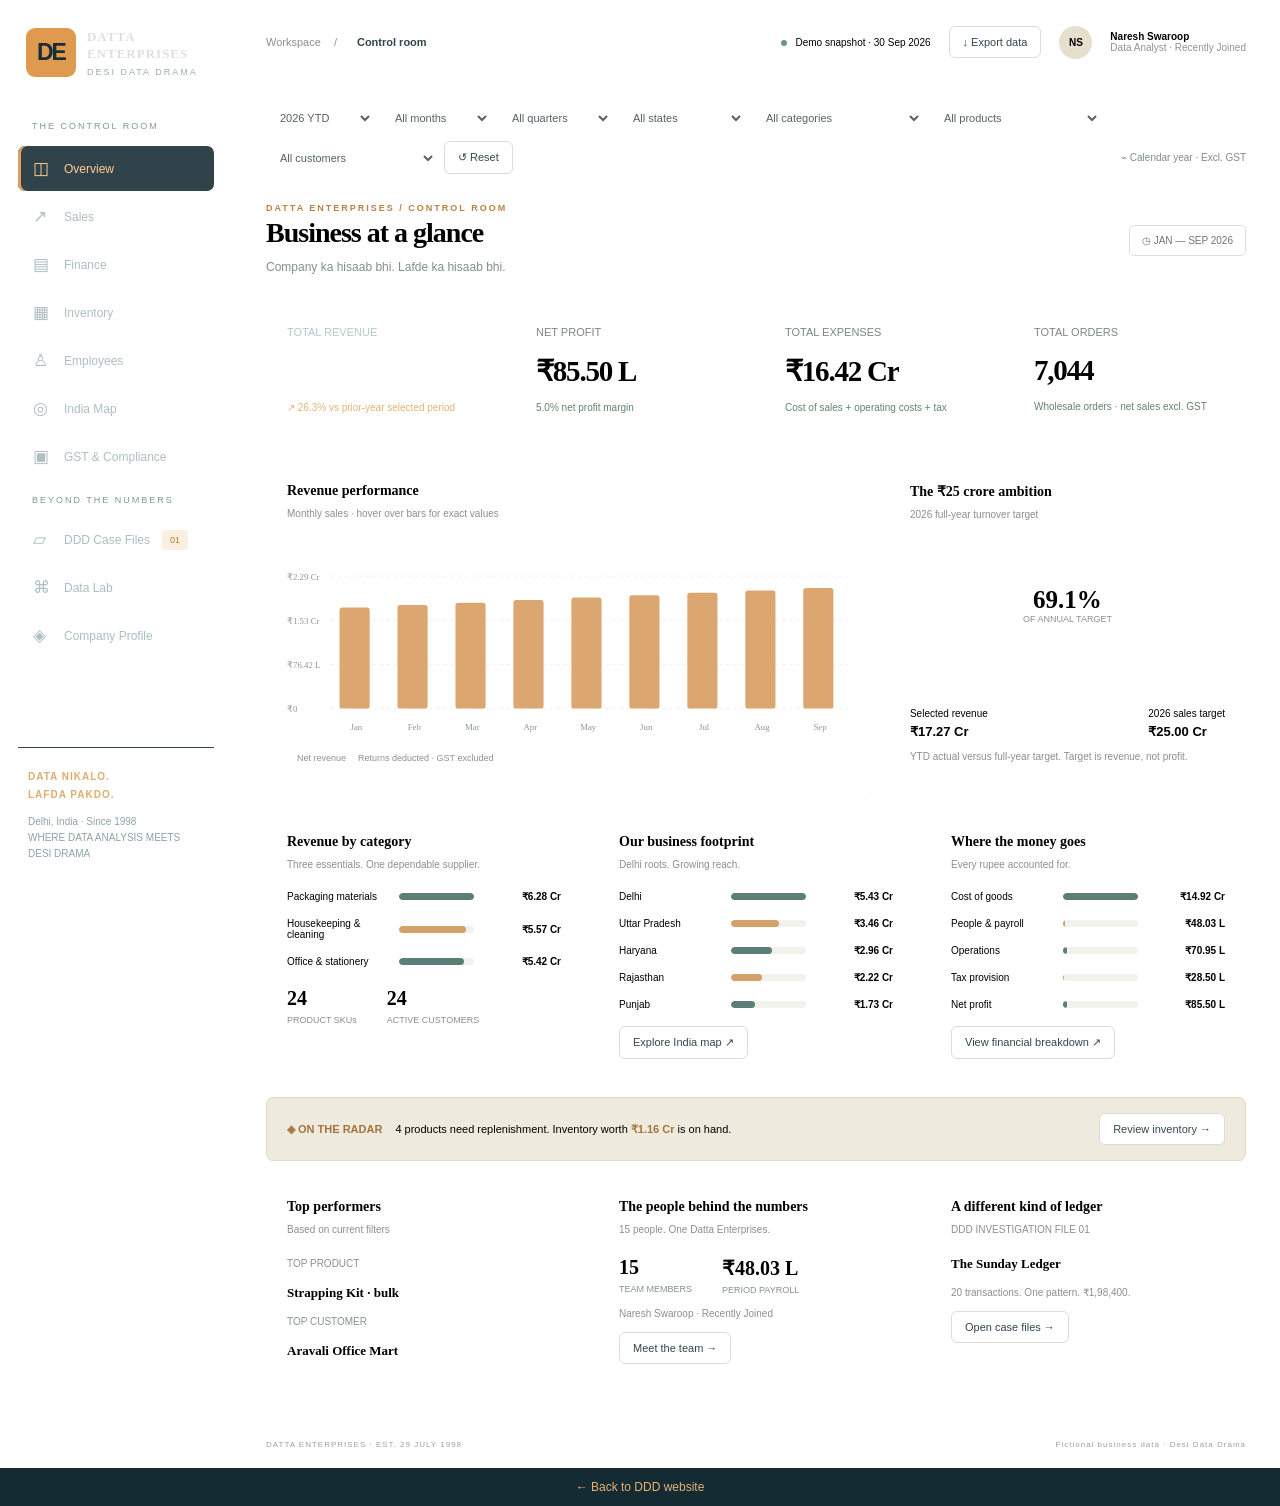
==== dashboard.html @ 8f4a8b59 "Publish DDD website and Control Room Includes the existing office tour, character directory, editor," ====
<!doctype html><html lang="en"><head><meta charset="UTF-8"><meta name="viewport" content="width=device-width,initial-scale=1"><meta name="theme-color" content="#142931"><title>Datta Enterprises — Control Room</title><style>500;600;700&family=Manrope:wght@400;500;600;700;800&display=swap');
:root{--navy:#142b34;--ink:#20333b;--muted:#7b8587;--paper:#f5f4ee;--orange:#d78637;--line:#e4e6df;--green:#507962}*{box-sizing:border-box}body{margin:0;background:var(--paper);color:var(--ink);font:14px 'DM Sans',sans-serif}button,select,input{font:inherit}button{cursor:pointer}aside{position:fixed;inset:0 auto 0 0;width:232px;background:var(--navy);color:#dbe1df;padding:28px 18px;z-index:20;display:flex;flex-direction:column}.brand{display:flex;gap:11px;align-items:center;padding:0 8px 28px}.monogram{background:#df9a50;color:#182d34;font-weight:800;letter-spacing:-2px;padding:11px;border-radius:9px;font-size:23px}.brand strong{font:800 13px Manrope;letter-spacing:1px}.brand small{display:block;font-size:9px;letter-spacing:2px;margin-top:5px;color:#9baeb2}.nav-label{font-size:9px;letter-spacing:2px;color:#80969e;margin:16px 14px 12px}nav button{display:flex;width:100%;align-items:center;gap:12px;padding:12px 15px;border:0;background:none;color:#aebec2;border-radius:7px;text-align:left;margin:3px 0;font-size:12px}nav button.active{background:#30434a;color:#ffce91;box-shadow:inset 3px 0 #dfa05e}nav button:hover{background:#263e47;color:white}.nav-icon{width:19px;font-size:17px}.side-bottom{margin-top:auto;padding:20px 10px 0;border-top:1px solid #334750;font-size:10px;line-height:1.8;color:#8fa3aa}.side-bottom b{color:#ddad72;letter-spacing:1px}main{margin-left:232px;padding:0 34px;max-width:1800px}header{height:84px;border-bottom:1px solid var(--line);display:flex;justify-content:space-between;align-items:center}.crumb{font-size:11px;color:#8b9290}.crumb b{color:#31464c;margin-left:10px}.top-actions{display:flex;align-items:center;gap:18px;font-size:10px}.live{display:inline-block;width:6px;height:6px;background:#6e9577;border-radius:50%;margin-right:6px}.avatar{width:33px;height:33px;border-radius:50%;background:#e7dfcd;display:grid;place-items:center;font-weight:700}.top-actions button,.btn{background:white;border:1px solid #d9ded6;border-radius:6px;padding:9px 13px;color:#34474d;font-size:11px}.menu-toggle{display:none}#filters{display:flex;gap:8px;align-items:center;padding:19px 0;flex-wrap:wrap}select{max-width:170px;background:#fff;border:1px solid var(--line);border-radius:6px;padding:8px 27px 8px 10px;color:#566264;font-size:11px}#filters label{font-size:10px;color:#7b8587}#filters .filter-right{margin-left:auto;font-size:10px;color:#808b87}h1{font:800 28px Manrope;letter-spacing:-1px;margin:4px 0 9px}h2{font:700 14px Manrope;margin:0 0 5px}h3{font:700 13px Manrope}p{line-height:1.6}.eyebrow{color:#b88245;letter-spacing:2px;font-size:9px;font-weight:700}.heading{display:flex;justify-content:space-between;align-items:center;margin:10px 0 25px}.heading p{font-size:12px;color:#81908d;margin:0}.date-tag{font-size:10px;color:#6c7975;padding:9px 12px;border:1px solid #dedfd6;border-radius:5px}.grid{display:grid;gap:16px}.kpis{grid-template-columns:repeat(4,1fr)}.card{background:#fff;border:1px solid var(--line);border-radius:10px;padding:21px;box-shadow:0 3px 8px #29383103;min-width:0}.kpi{position:relative;overflow:hidden;min-height:143px}.kpi small{color:#7b8784;font-size:11px}.kpi strong{display:block;font:800 29px Manrope;letter-spacing:-1.2px;margin:15px 0 10px}.kpi em{font-size:10px;font-style:normal;color:#65836d}.kpi .spark{position:absolute;bottom:14px;right:15px;width:75px;height:35px;opacity:.7}.kpi.dark{background:var(--navy);color:#fff;border-color:var(--navy)}.kpi.dark small{color:#b7c7c9}.kpi.dark em{color:#e3b574}.columns{grid-template-columns:1.7fr 1fr;margin-top:17px}.three{grid-template-columns:repeat(3,1fr);margin-top:17px}.panel-head{display:flex;justify-content:space-between;align-items:center;margin-bottom:20px}.sub{font-size:10px;color:#89918d}.legend{display:flex;gap:12px;color:#8a938e;font-size:9px}.dot{display:inline-block;width:6px;height:6px;border-radius:50%;background:var(--orange);margin-right:4px}.dot.green{background:#426d67}.chart{width:100%;height:210px;overflow:visible}.chart text{font:10px 'DM Sans';fill:#8b9792}.chart .gridline{stroke:#eef0e9;stroke-dasharray:4 4}.chart-bar:hover{opacity:.65}.chart button{border:0}.target-ring{width:128px;height:128px;border-radius:50%;display:grid;place-items:center;margin:15px auto;position:relative;background:conic-gradient(var(--orange) var(--pct),#f1eee5 0)}.target-ring:before{content:'';position:absolute;inset:12px;border-radius:50%;background:white}.target-ring div{position:relative;text-align:center}.target-ring b{font:800 25px Manrope}.target-ring small{display:block;font-size:9px;color:#88938e}.target-bottom{display:flex;justify-content:space-between;margin-top:22px;padding-top:17px;border-top:1px solid var(--line);font-size:10px}.target-bottom b{display:block;margin-top:5px;font-size:13px}.bar-row{display:grid;grid-template-columns:100px 1fr 75px;align-items:center;gap:12px;font-size:10px;margin:16px 0}.bar-row b{text-align:right;font-size:10px}.track{height:7px;background:#f1f2ec;border-radius:4px;overflow:hidden}.fill{height:100%;background:#d5a16b;border-radius:4px}.bar-row:nth-child(2n) .fill{background:#5d7e77}.insight{margin-top:17px;padding:15px 20px;background:#eeeadd;border:1px solid #e2dccb;border-radius:7px;display:flex;align-items:center;gap:13px;font-size:11px}.insight b{color:#a3743b}.insight button{margin-left:auto;white-space:nowrap}.mini-metrics{display:flex;gap:30px;margin:20px 0 0}.mini-metrics b{font:700 20px Manrope;display:block}.mini-metrics small{font-size:9px;color:#84918a}.table-wrap{overflow:auto}table{border-collapse:collapse;width:100%;white-space:nowrap;font-size:11px}th{text-align:left;color:#88928e;font-weight:500;padding:12px 10px;background:#fafbf7;border-bottom:1px solid var(--line)}td{padding:13px 10px;border-bottom:1px solid #eef0e9}tr:hover td{background:#fafaf6}.badge{font-size:9px;padding:5px 8px;border-radius:4px;background:#edf3ec;color:#58785b;display:inline-block}.badge.amber{color:#b27b37;background:#fbf0df}.badge.red{color:#ae5a4d;background:#f9eae5}.employee{cursor:pointer;transition:transform .15s}.employee:hover{transform:translateY(-3px);border-color:#d4ab79}.employee .avatar{width:45px;height:45px;margin-bottom:15px}.employee p{font-size:11px;color:#85908b}.employee strong{font:700 20px Manrope}.dossier{background:#1c3037;color:#e6e5d9;border:1px solid #405055}.dossier .sub{color:#a0b1af}.dossier h2{font-size:20px}.dossier .case-number{font:700 12px monospace;letter-spacing:3px;color:#d4a46b;margin-bottom:25px}.dossier button{background:transparent;color:#e1b87f;border:1px solid #5e645c;padding:10px 15px;border-radius:4px}.evidence{border-left:2px solid #bd8e59;padding:10px 15px;background:#ffffff08;margin:10px 0}.map{width:100%;max-height:440px}.map path{fill:#e8eae1;stroke:#fff;stroke-width:2}.map .pin{cursor:pointer}.map .pin:hover circle{fill:#d78536;stroke:#d78536;stroke-width:8}.map text{font:11px 'DM Sans';fill:#526761}.map .pin circle{fill:#567f73;stroke:#d9e4dc;stroke-width:6}.map .pin.selected circle{fill:#d78637;stroke:#f1d7b7}.map-note{font-size:9px;color:#8b958e;text-align:center}.progress{height:7px;background:#ebede5;border-radius:6px;margin:14px 0}.progress span{display:block;height:100%;background:var(--orange);border-radius:6px}.flow{display:flex;flex-wrap:wrap;gap:10px;padding:20px 0}.flow span{border:1px solid #e1e5dc;padding:14px;border-radius:7px;background:#fafbf7;font-size:11px}.flow span:not(:last-child):after{content:' →';color:#b58750;margin-left:8px}dialog{border:1px solid #d9dfd4;border-radius:13px;padding:30px;max-width:650px;width:90%;color:var(--ink);max-height:90vh;overflow:auto}dialog::backdrop{background:#122831a8;backdrop-filter:blur(3px)}dialog .close{float:right;border:0;background:#f1f2eb;border-radius:50%;width:28px;height:28px}dialog label{display:block;margin:18px 0;font-size:12px}dialog input{display:block;margin-top:8px;padding:10px;width:100%;border:1px solid #d9dfd4;border-radius:5px}footer{font-size:8px;letter-spacing:1px;color:#9aa39c;border-top:1px solid var(--line);margin-top:28px;padding:19px 0;display:flex;justify-content:space-between}#content{animation:appear .25s ease}@keyframes appear{from{opacity:.4;transform:translateY(4px)}to{opacity:1;transform:none}}@media(min-width:1500px){main{padding:0 48px}.kpi{min-height:163px}.chart{height:245px}}@media(max-width:1100px){aside{width:195px}main{margin-left:195px;padding:0 22px}.kpi strong{font-size:23px}.kpis{gap:10px}.card{padding:16px}.three{grid-template-columns:1fr 1fr}.top-actions .user-label{display:none}}@media(max-width:760px){aside{transform:translateX(-100%);width:230px;transition:transform .2s}body.menu aside{transform:translateX(0)}main{margin:0;padding:0 16px}.menu-toggle{display:inline-block}.top-actions{gap:8px}.top-actions .sync{display:none}header{height:65px}.kpis{grid-template-columns:1fr 1fr}.columns,.three{grid-template-columns:1fr}.heading{align-items:flex-start}.heading h1{font-size:24px}.date-tag{display:none}#filters .filter-right{display:none}select{max-width:140px}.kpi strong{font-size:25px}.insight{align-items:flex-start;flex-wrap:wrap}.insight button{margin-left:0}footer{line-height:1.8;gap:20px}.mini-metrics{gap:20px}}
</style></head><body><aside id="sidebar"></aside><main><header id="topbar"></header><div id="filters"></div><section id="content"></section><footer>DATTA ENTERPRISES · EST. 29 JULY 1998 <span>Fictional business data · Desi Data Drama</span></footer></main><dialog id="modal"></dialog><script>// Single editable source. Calendar-year reporting; amounts exclude GST.
const config={target:250000000,asOf:'30 September 2026',founded:'29 July 1998',gstDemoRate:0.18,taxProvisionRate:0.25};
const categories=['Office & stationery','Packaging materials','Housekeeping & cleaning'];
const states=['Delhi','Haryana','Uttar Pradesh','Rajasthan','Punjab','Maharashtra'];
const products=[['A4 Copier Paper · 10 reams',2450],['Executive Notebook · 100 pack',2100],['Blue Ball Pens · 500 box',1450],['Lever Arch Files · 50 pack',1750],['Ledger Registers · 40 pack',2300],['Desk Consumables Kit',1600],['Thermal Paper · 100 rolls',1950],['Document Envelopes · 1,000',1200],['Corrugated Cartons · 100',2800],['Packing Tape · 144 rolls',2200],['Bubble Wrap · 100 metres',1450],['Shipping Labels · 5,000',1100],['Stretch Film · 20 kg',2600],['Courier Bags · 1,000',1850],['Paper Packing Roll · 25 kg',1700],['Strapping Kit · bulk',3100],['Floor Cleaner · 12 × 5 L',2100],['Detergent · 25 kg',1550],['Tissue Boxes · 100',2400],['Garbage Bags · 50 rolls',1250],['Hand Wash · 12 × 5 L',2700],['Microfibre Cloth · 200',1800],['Toilet Cleaner · 24 × 1 L',1350],['Mop Refill · 100',1900]].map(([name,cost],i)=>({id:i,sku:`DE-${['OS','PK','HK'][Math.floor(i/8)]}-${String(i+1).padStart(3,'0')}`,name,category:categories[Math.floor(i/8)],cost,price:Math.round(cost/0.864),reorder:90}));
const staff=[['Naresh Swaroop','Data Analyst & Investigator','Data Analytics',42000,'Investigate unusual patterns and company reports'],['Datta Bhaiya','Owner / Managing Director','Management',150000,'Business strategy, supplier relationships and approvals'],['Dev','Finance / Accounts','Finance / Accounts',45000,'Accounts, collections and compliance'],['Danish','Sales / Operations','Sales / Operations',42000,'Customer relationships and sales execution'],['Gopal Garg','Orders / Dispatch','Orders / Dispatch',30000,'Order accuracy and dispatch'],['Balwant “Bunty”','Purchase / Inventory','Purchase / Inventory',35000,'Purchasing and warehouse stock'],['Pramod “Pammi Bhai”','MIS / Reporting','MIS / Reporting',36000,'Management reporting and reconciliation'],['Chirag “Chip”','IT Support','IT',28000,'Systems and access support'],['Tippu “Typo”','Data Entry','MIS / Reporting',20000,'Invoice and transaction entry'],['Archana Madam','HR / Admin','HR / Admin',35000,'People operations and administration'],['Juhi','Reception','Reception',18000,'Front desk and visitor coordination'],['Raghubir','Security','Security',18000,'Premises and access security'],['Bholu','Trainee','Office Support',12000,'Assist departments and learn operations'],['Mangal','Office Assistant','Office Support',16000,'Office support and supplies'],['Dulari Aunty','Housekeeping','Housekeeping',16000,'Cleanliness and office upkeep']];
const employees=staff.map((s,i)=>({id:`DDD-${String(i+1).padStart(3,'0')}`,name:s[0],role:s[1],department:s[2],salary:s[3],responsibility:s[4],joined:i===0?'March · story year unconfirmed':i===1?'29 July 1998':`${10+i} April ${2013+i%9}`,status:i===0?'Recently Joined':'Active'}));
const customers=states.flatMap((state,s)=>['Trade House','Office Mart','Supply Centre','Business Stores'].map((suffix,j)=>({id:s*4+j,name:`${['Aravali','Neelkamal','Uday','Kesariya','Sutlej','Sahyadri'][s]} ${suffix}`,state,type:['Dealer','Office','Retail shop','Local business'][j]})));
const suppliers=['Prakash Paper & Trade','Amber Office Wholesale','Nirman Packaging Hub','Saral Wrap Distributors','Nirmal Hygiene Wholesale','Safai Supply Co.'].map((name,i)=>({id:i,name,category:categories[Math.floor(i/2)],delivery:96-i}));
const sales=[],purchases=[],returns=[],expenses=[],salaries=[],inventory=[],compliance=[];
for(const year of [2024,2025,2026]){const months=year===2026?9:12;for(let m=1;m<=months;m++){
 for(const p of products)for(let s=0;s<6;s++){const qty=Math.round((year===2024?30:year===2025?38:48)*(1+(m-1)*.024)*[2.2,1.2,1.4,.9,.7,.6][s]*(.78+(p.id%8)*.055));const ret=(p.id+s+m)%11===0?Math.max(1,Math.floor(qty*.025)):0;const id=`${year}-${m}-${p.id}-${s}`;sales.push({id,year,month:m,product:p.id,state:states[s],customer:s*4+(m+p.id)%4,qty,price:p.price,cost:p.cost,orders:Math.ceil(qty/12),cancelled:(p.id+m+s)%17===0?1:0});if(ret)returns.push({sale:id,qty:ret,damaged:ret%2});}
 const monthRows=sales.filter(r=>r.year===year&&r.month===m),gross=monthRows.reduce((a,r)=>a+r.qty*r.price,0);
 for(const e of employees)salaries.push({year,month:m,employee:e.id,amount:e.id==='DDD-001'&&(year<2026||m<3)?0:Math.round(e.salary*(year===2024?.88:year===2025?.94:1))});
 for(const [name,ratio] of [['Transport / logistics',.018],['Office rent & expenses',.009],['Electricity / utilities',.002],['Marketing',.003],['Maintenance',.002],['Miscellaneous',.002],['Interest & depreciation',.004],['Compliance services',.001]])expenses.push({year,month:m,name,amount:Math.round(gross*ratio)});
 compliance.push({year,month:m,gstr1:m===months?'Due Soon':'Filed',gstr3b:m===months?'Pending':'Filed',due:`Demo schedule · following month`,einvoices:monthRows.reduce((a,r)=>a+r.orders,0),eway:Math.round(monthRows.reduce((a,r)=>a+r.orders,0)*.72)});
 }
 for(const p of products){let opening=year===2024?180:inventory.find(r=>r.year===year-1&&r.month===12&&r.product===p.id).closing;for(let m=1;m<=months;m++){const rows=sales.filter(r=>r.year===year&&r.month===m&&r.product===p.id);const sold=rows.reduce((a,r)=>a+r.qty,0);const rs=returns.filter(r=>rows.some(s=>s.id===r.sale));const returned=rs.reduce((a,r)=>a+r.qty,0),damaged=rs.reduce((a,r)=>a+r.damaged,0);const closing=(p.id===7&&m===months)?0:(p.id%7===0?24:180+p.id*7+m*3);const qty=sold-returned+damaged+closing-opening;purchases.push({year,month:m,product:p.id,supplier:Math.floor(p.id/4),qty,cost:p.cost,amount:qty*p.cost});inventory.push({year,month:m,product:p.id,opening,purchased:qty,sold,returned,damaged,closing});opening=closing;}}
}
const cases=Array.from({length:7},(_,i)=>({number:i+1,title:i?'Upcoming investigation':'The Sunday Ledger',status:i?'Upcoming · editable':'Open investigation',amount:i?null:198400,date:i?'To be supplied':'Story date unconfirmed',department:i?'To be supplied':'Accounts / vendor payments',characters:i?'To be supplied':'Naresh Swaroop · investigator',pattern:i?'Official story data awaited':'20 Sunday transactions × ₹9,920. Each below ₹10,000. Late-night activity.',evidence:i?[]:['Phone suffix 7719','Bank suffix 8842','Creator ID E002','Vendor aliases','GST mismatch'],tools:i?[]:['Excel','SQL'],clue:i?'Not supplied':'Identity unresolved. No culprit disclosed.'}));
const dataTools=[{name:'Excel',topics:'Filtering · sorting · pivots · conditional formatting · lookups'},{name:'SQL',topics:'SELECT · WHERE · GROUP BY · JOIN · ORDER BY'},{name:'Power BI',topics:'Charts · KPIs · filters · dashboards'},{name:'Python',topics:'Cleaning · pattern detection · analysis'}];
const db={config,products,sales,purchases,inventory,customers,suppliers,employees,salaries,expenses,compliance,returns,cases,dataTools,states};
const saleIndex=new Map(sales.map(r=>[r.id,r]));
const returnIndex=new Map(returns.map(r=>[r.sale,r]));
function select(f){return sales.filter(r=>r.year===+f.year&&(!f.throughMonth||r.month<=f.throughMonth)&&(!f.month||r.month===+f.month)&&(!f.quarter||Math.ceil(r.month/3)===+f.quarter)&&(!f.state||r.state===f.state)&&(!f.category||products[r.product].category===f.category)&&(!f.product||r.product===+f.product)&&(!f.customer||r.customer===+f.customer));}
function metrics(f){const rows=select(f),rs=rows.flatMap(r=>returnIndex.has(r.id)?[returnIndex.get(r.id)]:[]);const gross=rows.reduce((a,r)=>a+r.qty*r.price,0),refund=rs.reduce((a,r)=>a+r.qty*saleIndex.get(r.sale).price,0),revenue=gross-refund,cogs=rows.reduce((a,r)=>a+r.qty*r.cost,0)-rs.reduce((a,r)=>a+r.qty*saleIndex.get(r.sale).cost,0),loss=rs.reduce((a,r)=>a+r.damaged*saleIndex.get(r.sale).cost,0);const period=r=>r.year===+f.year&&(!f.throughMonth||r.month<=f.throughMonth)&&(!f.month||r.month===+f.month)&&(!f.quarter||Math.ceil(r.month/3)===+f.quarter);const base= sales.filter(period).reduce((a,r)=>a+r.qty*r.price,0),share=base?gross/base:0;const salary=salaries.filter(period).reduce((a,r)=>a+r.amount,0)*share,other=expenses.filter(period).reduce((a,r)=>a+r.amount,0)*share;const beforeTax=revenue-cogs-salary-other-loss,tax=Math.max(0,beforeTax*config.taxProvisionRate),total=cogs+salary+other+loss+tax;return {rows,rs,gross,refund,revenue,cogs,loss,salary,other,tax,total,profit:revenue-total,margin:revenue?100*(revenue-total)/revenue:0,orders:rows.reduce((a,r)=>a+r.orders,0),qty:rows.reduce((a,r)=>a+r.qty,0),customers:new Set(rows.map(r=>r.customer)).size,share,period};}
function stock(f){const end=f.month?+f.month:f.quarter?Math.min(+f.quarter*3,+f.year===2026?9:12):+f.year===2026?9:12;return products.filter(p=>(!f.category||p.category===f.category)&&(!f.product||p.id===+f.product)).map(p=>({...p,...inventory.find(r=>r.year===+f.year&&r.month===end&&r.product===p.id)}));}

const $=s=>document.querySelector(s),money=n=>Math.abs(n)>=1e7?'₹'+(n/1e7).toFixed(2)+' Cr':Math.abs(n)>=1e5?'₹'+(n/1e5).toFixed(2)+' L':'₹'+Math.round(n).toLocaleString('en-IN'),exact=n=>'₹'+Math.round(n).toLocaleString('en-IN'),num=n=>Math.round(n).toLocaleString('en-IN'),pct=n=>n.toFixed(1)+'%',months=['Jan','Feb','Mar','Apr','May','Jun','Jul','Aug','Sep','Oct','Nov','Dec'];
let page='Overview',f={year:2026,month:'',quarter:'',state:'',category:'',product:'',customer:''},mapState='Delhi';
const nav=[['Overview','◫'],['Sales','↗'],['Finance','▤'],['Inventory','▦'],['Employees','♙'],['India Map','◎'],['GST & Compliance','▣'],['DDD Case Files','▱'],['Data Lab','⌘'],['Company Profile','◈']];
$('#sidebar').innerHTML=`<div class="brand"><div class="monogram">DE</div><div><strong>DATTA<br>ENTERPRISES</strong><small>DESI DATA DRAMA</small></div></div><div class="nav-label">THE CONTROL ROOM</div><nav>${nav.map(([p,i],n)=>`${n===7?'<div class="nav-label">BEYOND THE NUMBERS</div>':''}<button data-page="${p}"><span class="nav-icon">${i}</span>${p}${p==='DDD Case Files'?'<span class="badge amber">01</span>':''}</button>`).join('')}</nav><div class="side-bottom"><b>DATA NIKALO.<br>LAFDA PAKDO.</b><p>Delhi, India · Since 1998<br>WHERE DATA ANALYSIS MEETS DESI DRAMA</p></div>`;
$('#topbar').innerHTML=`<div class="crumb"><button class="btn menu-toggle" id="menu" aria-label="Toggle navigation">☰</button> Workspace <span style="margin:0 10px">/</span><b>Control room</b></div><div class="top-actions"><span class="sync"><i class="live"></i> Demo snapshot · 30 Sep 2026</span><button id="export">↓ Export data</button><div class="avatar">NS</div><div class="user-label"><b>Naresh Swaroop</b><br><span style="color:#8c9790">Data Analyst · Recently Joined</span></div></div>`;
function options(values,current){return values.map(v=>{let [value,label]=Array.isArray(v)?v:[v,v];return `<option value="${value}" ${String(value)===String(current)?'selected':''}>${label}</option>`}).join('')}
function filters(){const dims=[['year',[[2024,'2024'],[2025,'2025'],[2026,'2026 YTD']]],['month',[['','All months'],...months.map((v,i)=>[i+1,v]).filter(v=>+f.year!==2026||v[0]<=9)]],['quarter',[['','All quarters'],[1,'Q1'],[2,'Q2'],[3,'Q3'],...(+f.year!==2026?[[4,'Q4']]:[])]],['state',[['','All states'],...states]],['category',[['','All categories'],...categories]],['product',[['','All products'],...products.map(p=>[p.id,p.name])]],['customer',[['','All customers'],...customers.map(c=>[c.id,c.name])]]];$('#filters').innerHTML=dims.map(([k,v])=>`<select aria-label="${k}" data-filter="${k}">${options(v,f[k])}</select>`).join('')+`<button class="btn" id="reset">↺ Reset</button><span class="filter-right">⌁ Calendar year · Excl. GST</span>`;}
const heading=(title,desc)=>`<div class="heading"><div><div class="eyebrow">DATTA ENTERPRISES / CONTROL ROOM</div><h1>${title}</h1><p>${desc}</p></div><span class="date-tag">◷ ${+f.year===2026?'JAN — SEP 2026':f.year+' · FULL YEAR'}</span></div>`;
const spark=`<svg class="spark" viewBox="0 0 80 35"><path d="M1 30 L12 24 L24 27 L35 15 L48 18 L58 8 L69 12 L79 2" fill="none" stroke="#adba9a" stroke-width="2"/></svg>`;
const kpi=(label,value,note,dark=false)=>`<div class="card kpi ${dark?'dark':''}"><small>${label}</small><strong>${value}</strong><em>${note}</em></div>`;
const panel=(title,sub,body,extra='')=>`<article class="card ${extra}"><div class="panel-head"><div><h2>${title}</h2><span class="sub">${sub}</span></div></div>${body}</article>`;
function table(headers,rows){return `<div class="table-wrap"><table><thead><tr>${headers.map(h=>`<th>${h}</th>`).join('')}</tr></thead><tbody>${rows.map(r=>`<tr>${r.map(c=>`<td>${c}</td>`).join('')}</tr>`).join('')||`<tr><td colspan="${headers.length}">No records for these filters.</td></tr>`}</tbody></table></div>`;}
function badge(s){return `<span class="badge ${/Low|Due|Pending|Critical|Recently/.test(s)?'amber':/Out/.test(s)?'red':''}">${s}</span>`}
function group(m,key){const g={};for(const r of m.rows){const name=key==='product'?products[r.product].name:key==='category'?products[r.product].category:key==='customer'?customers[r.customer].name:r[key];const ret=m.rs.filter(a=>a.sale===r.id).reduce((s,a)=>s+a.qty,0);g[name]=(g[name]||0)+(r.qty-ret)*r.price;}return Object.entries(g).sort((a,b)=>b[1]-a[1]);}
const bars=(entries)=>{const max=Math.max(...entries.map(e=>e[1]),1);return entries.map(([name,value])=>`<div class="bar-row"><span title="${name}">${name.length>23?name.slice(0,22)+'…':name}</span><div class="track"><div class="fill" style="width:${Math.max(0,value/max*100)}%"></div></div><b>${money(value)}</b></div>`).join('')};
function monthly(){return months.slice(0,+f.year===2026?9:12).map((label,i)=>({label,...metrics({...f,month:i+1})}));}
function chart(series,keys=['revenue'],colors=['#dba66f','#426c66']){const max=Math.max(...series.flatMap(v=>keys.map(k=>v[k])),1)*1.15,W=640,H=210,base=177,left=49,space=(W-left)/series.length;return `<svg class="chart" viewBox="0 0 ${W} ${H}" role="img" aria-label="${keys.join(' versus ')} by period">${[0,1,2,3].map(i=>`<line class="gridline" x1="${left}" y1="${base-i*50}" x2="635" y2="${base-i*50}"/><text x="0" y="${base-i*50+4}">${money(max*i*50/157)}</text>`).join('')}${series.map((v,i)=>`${keys.map((k,j)=>`<rect class="chart-bar" x="${left+i*space+space*.16+j*space*.29}" y="${base-Math.max(0,v[k])/max*157}" width="${space*(keys.length>1?.27:.52)}" height="${Math.max(0,v[k])/max*157}" fill="${colors[j]}" rx="3"><title>${v.label} · ${k}: ${exact(v[k])}</title></rect>`).join('')}<text x="${left+i*space+space*.45}" y="201" text-anchor="middle">${v.label}</text>`).join('')}</svg>`;}
function lineChart(series,key){let max=Math.max(...series.map(r=>r[key]),1),min=Math.min(...series.map(r=>r[key]),0);const pts=series.map((r,i)=>[45+i*570/Math.max(1,series.length-1),175-(r[key]-min)/(max-min||1)*145]);return `<svg class="chart" viewBox="0 0 640 210"><path d="M${pts.map(p=>p.join(',')).join(' L')}" fill="none" stroke="#4d7b70" stroke-width="3"/>${pts.map((p,i)=>`<circle cx="${p[0]}" cy="${p[1]}" r="4" fill="#d99c5a"><title>${series[i].label}: ${key==='orders'?num(series[i][key]):money(series[i][key])}</title></circle><text x="${p[0]}" y="200" text-anchor="middle">${series[i].label}</text>`).join('')}</svg>`;}
function indiaMap(){const coords={Delhi:[155,137],Haryana:[140,124],'Uttar Pradesh':[209,163],Rajasthan:[113,181],Punjab:[128,99],Maharashtra:[132,291]};return `<svg class="map" viewBox="0 0 420 470" role="img" aria-label="India sales coverage map"><path d="M145 20 168 32 178 53 200 63 191 85 218 105 231 132 268 159 306 161 327 143 346 143 367 125 390 130 378 155 357 169 345 201 330 192 326 173 299 191 281 193 263 220 246 224 232 255 218 281 202 305 190 346 174 381 153 425 137 415 124 379 113 351 99 310 85 286 75 255 51 242 32 223 44 209 64 207 56 185 68 159 87 142 94 115 112 96 113 71 132 61 128 42 Z"/><path d="M64 207 103 225 142 205 155 163 113 145 M103 225 102 268 158 280 201 256 M155 163 202 169 243 201 M142 205 181 225 201 256 M158 280 163 334 190 346 M102 268 99 310 M163 334 124 379" fill="none"/>${Object.entries(coords).map(([name,[x,y]])=>`<g class="pin ${mapState===name?'selected':''}" data-state="${name}" tabindex="0" role="button" aria-label="Show ${name} sales"><circle cx="${x}" cy="${y}" r="6"/><text x="${x+12}" y="${y+4}">${name==='Delhi'?'Delhi · HQ':name}</text></g>`).join('')}<text x="260" y="340" style="font-size:10px;fill:#a5afa7">BAY OF BENGAL</text><text x="20" y="350" style="font-size:10px;fill:#a5afa7">ARABIAN SEA</text></svg><div class="map-note">Schematic India coverage map · boundaries illustrative · sales presence ≠ branches</div>`;}
function overview(){const m=metrics(f),prev=metrics({...f,year:+f.year-1,throughMonth:+f.year===2026?9:12}),st=stock(f),growth=prev.revenue?(m.revenue/prev.revenue-1)*100:0,ach=m.revenue/config.target*100;return heading('Business at a glance','Company ka hisaab bhi. Lafde ka hisaab bhi.')+`<div class="grid kpis">${kpi('TOTAL REVENUE',money(m.revenue),`↗ ${pct(growth)} vs prior-year selected period`,true)}${kpi('NET PROFIT',money(m.profit),`${pct(m.margin)} net profit margin`)}${kpi('TOTAL EXPENSES',money(m.total),'Cost of sales + operating costs + tax')}${kpi('TOTAL ORDERS',num(m.orders),'Wholesale orders · net sales excl. GST')}</div><div class="grid columns">${panel('Revenue performance','Monthly sales · hover over bars for exact values',chart(monthly())+`<div class="legend"><span><i class="dot"></i>Net revenue</span><span>Returns deducted · GST excluded</span></div>`)}${panel('The ₹25 crore ambition','2026 full-year turnover target',`<div class="target-ring" style="--pct:${Math.min(100,ach)}%"><div><b>${pct(ach)}</b><small>OF ANNUAL TARGET</small></div></div><div class="target-bottom"><span>Selected revenue<b>${money(m.revenue)}</b></span><span>2026 sales target<b>₹25.00 Cr</b></span></div><p class="sub">${+f.year===2026?'YTD actual versus full-year target':'Historical sales shown against the 2026 ambition'}. Target is revenue, not profit.</p>`)}</div><div class="grid three">${panel('Revenue by category','Three essentials. One dependable supplier.',bars(group(m,'category'))+`<div class="mini-metrics"><div><b>24</b><small>PRODUCT SKUs</small></div><div><b>${m.customers}</b><small>ACTIVE CUSTOMERS</small></div></div>`)}${panel('Our business footprint','Delhi roots. Growing reach.',bars(group(m,'state').slice(0,5))+`<button class="btn" data-page="India Map">Explore India map ↗</button>`)}${panel('Where the money goes','Every rupee accounted for.',bars([['Cost of goods',m.cogs],['People & payroll',m.salary],['Operations',m.other],['Tax provision',m.tax],['Net profit',m.profit]])+`<button class="btn" data-page="Finance">View financial breakdown ↗</button>`)}</div><div class="insight"><b>◈ ON THE RADAR</b><span>${st.filter(p=>p.closing<p.reorder).length} products need replenishment. Inventory worth <b>${money(st.reduce((a,p)=>a+p.closing*p.cost,0))}</b> is on hand.</span><button class="btn" data-page="Inventory">Review inventory →</button></div><div class="grid three">${panel('Top performers','Based on current filters',`<p class="sub">TOP PRODUCT</p><h3>${group(m,'product')[0]?.[0]||'—'}</h3><p class="sub">TOP CUSTOMER</p><h3>${group(m,'customer')[0]?.[0]||'—'}</h3>`)}${panel('The people behind the numbers','15 people. One Datta Enterprises.',`<div class="mini-metrics"><div><b>15</b><small>TEAM MEMBERS</small></div><div><b>${money(m.salary)}</b><small>PERIOD PAYROLL</small></div></div><p class="sub">Naresh Swaroop · Recently Joined</p><button class="btn" data-page="Employees">Meet the team →</button>`)}${panel('A different kind of ledger','DDD INVESTIGATION FILE 01',`<h3>The Sunday Ledger</h3><p class="sub">20 transactions. One pattern. ₹1,98,400.</p><button class="btn" data-page="DDD Case Files">Open case files →</button>`)}</div>`;}
function salesPage(){const m=metrics(f),p=metrics({...f,year:+f.year-1,throughMonth:+f.year===2026?9:12});return heading('Sales intelligence','From the first order to the repeat customer.')+`<div class="grid kpis">${kpi('NET SALES',money(m.revenue),'Same revenue as Overview',true)}${kpi('AVERAGE ORDER VALUE',money(m.orders?m.revenue/m.orders:0),num(m.orders)+' total orders')}${kpi('SALES GROWTH',p.revenue?pct((m.revenue/p.revenue-1)*100):'—','Prior-year selected period')}${kpi('GROSS SALES MARGIN',pct(m.revenue?(m.revenue-m.cogs)/m.revenue*100:0),'Before operating expenses')}</div><div class="grid columns">${panel('Monthly sales','Selected product, geography and customer',chart(monthly()))}${panel('Quarterly sales','Quarter selection applied',bars([1,2,3,4].map(q=>['Q'+q,metrics({...f,quarter:q}).revenue])))}</div><div class="grid three">${panel('Top 5 products','Net sales',bars(group(m,'product').slice(0,5)))}${panel('Bottom 5 products','Net sales',bars(group(m,'product').slice(-5).reverse()))}${panel('Top states','Net sales',bars(group(m,'state')))}</div><div class="grid columns">${panel('Customer ledger','Outstanding balance is a demo assumption: 12% of net sales',table(['Customer','Type','Revenue','Orders','Avg. order','Outstanding'],customers.filter(c=>m.rows.some(r=>r.customer===c.id)).map(c=>{let r=metrics({...f,customer:String(c.id)});return [c.name,c.type,money(r.revenue),num(r.orders),money(r.revenue/(r.orders||1)),money(r.revenue*.12)]})))}${panel('Returns & order quality','Refunds already reduce net revenue',`<h1>${money(m.refund)}</h1><p>Returned units: ${num(m.rs.reduce((a,r)=>a+r.qty,0))}</p><p>Cancelled orders: ${num(m.rows.reduce((a,r)=>a+r.cancelled,0))}</p><p class="sub">Cancelled orders are excluded from sales and stock movements.</p>`)} </div><div class="grid columns">${panel('Year-wise sales','Current dimensional filters',chart([2024,2025,2026].map(y=>({label:String(y),...metrics({...f,year:y})}))))}${panel('Category-wise sales','Net revenue',bars(group(m,'category')))}</div>`;}
function waterfall(m){const rows=[['Revenue',m.revenue],['Goods',-m.cogs],['Payroll',-m.salary],['Operations',-m.other],['Losses',-m.loss],['Tax',-m.tax],['Profit',m.profit]];let running=0;return '<svg class="chart" viewBox="0 0 640 210" role="img" aria-label="Revenue to net profit waterfall">'+rows.map(([label,value],i)=>{let start=i===6?0:running;let end=i===6?value:running+value;if(i!==6)running=end;const y=175-Math.max(start,end)/Math.max(m.revenue,1)*145,h=Math.max(2,Math.abs(value)/Math.max(m.revenue,1)*145);return '<rect x="'+(30+i*87)+'" y="'+y+'" width="52" height="'+h+'" rx="3" fill="'+(value<0?'#d4a16d':'#426c66')+'"><title>'+label+': '+exact(value)+'</title></rect><text x="'+(56+i*87)+'" y="200" text-anchor="middle">'+label+'</text>'}).join('')+'</svg>';}
function finance(){const m=metrics(f),periodExpenses=expenses.filter(m.period),items=[['Net revenue',m.revenue],['Cost of goods sold',-m.cogs],['Gross profit',m.revenue-m.cogs],['Employee salary / owner remuneration',-m.salary],...Array.from(new Set(periodExpenses.map(r=>r.name))).map(name=>[name,-periodExpenses.filter(r=>r.name===name).reduce((a,r)=>a+r.amount,0)*m.share]),['Damaged returned goods',-m.loss],['Profit before tax',m.profit+m.tax],['Demo income tax provision',-m.tax],['Net profit',m.profit]];const annualPayroll=employees.reduce((a,e)=>a+e.salary,0);return heading('Money in. Money out.','A profitable business is only half the story. Cash matters too.')+`<div class="grid kpis">${kpi('NET REVENUE',money(m.revenue),'After returns · before GST',true)}${kpi('GROSS PROFIT',money(m.revenue-m.cogs),'Revenue less cost of goods sold')}${kpi('NET PROFIT',money(m.profit),pct(m.margin)+' margin after demo tax provision')}${kpi('MONTHLY TEAM PAYROLL',money(annualPayroll),'Current full-team run rate · 15 people')}</div><div class="insight"><b>ACCOUNTING NOTE</b><span>Unsold purchases remain inventory. GST is tracked separately. Dimensional filters allocate shared expenses in proportion to gross sales; this is a demo allocation.</span></div><div class="grid columns">${panel('The sales-to-profit bridge','All figures reconcile to the shared ledger',waterfall(m)+table(['Line item','Amount'],items.map(([n,v])=>[n,`<b style="color:${v<0?'#94724b':'#416c5b'}">${exact(v)}</b>`])))}${panel('Expense composition','Includes costs, losses and tax provision',bars([['Goods sold',m.cogs],['Payroll',m.salary],['Operations',m.other],['Damage loss',m.loss],['Tax provision',m.tax]])+`<hr style="border:0;border-top:1px solid #eee"><h3>Cash collection illustration</h3><p class="sub">88% collected / 12% outstanding assumption</p><h1>${money(m.revenue*.88)}</h1><p>Customer dues: <b>${money(m.revenue*.12)}</b></p><p class="sub">Collections are not net cash flow or bank balance. Opening cash, payment timing and capital movements are not modelled.</p>`)}</div><div class="grid columns">${panel('Revenue vs expenses','Amber: revenue · green: total expenses',chart(monthly(),['revenue','total']))}${panel('Profit trend','Net profit after the demo tax provision',lineChart(monthly(),'profit'))}</div><div class="grid columns">${panel('Year-on-year profit','2026 is YTD, earlier years follow selected periods',chart([2024,2025,2026].map(y=>({label:String(y),...metrics({...f,year:y})})),['profit']))}${panel('Operating profit','Before interest, depreciation and income tax',`<h1>${money(m.profit+m.tax+periodExpenses.filter(r=>r.name==='Interest & depreciation').reduce((a,r)=>a+r.amount,0)*m.share)}</h1><p class="sub">Owner remuneration is modelled as a business expense for this fictional corporate-style illustration. Provision rate is editable in data.js; it is not a legal tax determination.</p>`)}</div>`;}
function inventoryPage(){const st=stock(f),sum=k=>st.reduce((a,p)=>a+(p[k]||0),0);return heading('Stock & supply','Bought in bulk. Tracked by the unit. Ready for dispatch.')+`<div class="grid kpis">${kpi('INVENTORY VALUE',money(st.reduce((a,p)=>a+p.closing*p.cost,0)),'Closing stock at purchase cost',true)}${kpi('STOCK ON HAND',num(sum('closing')),'Bulk sale units, not individual pieces')}${kpi('LOW STOCK',num(st.filter(p=>p.closing>0&&p.closing<p.reorder).length),'Below reorder threshold')}${kpi('OUT OF STOCK',num(st.filter(p=>p.closing===0).length),'Immediate purchase attention')}</div><div class="insight"><b>STOCK SCOPE</b><span>Company stock at the selected month / quarter end. State and customer filters do not partition shared stock. Movements below are for that closing month.</span></div><div class="card" style="margin-top:17px">${table(['SKU / product','Category','Buy / sell price','Opening','Purchased','Sold','Returned','Damaged','Closing','Value','Reorder','Status'],st.map(p=>[p.sku+'<br><b>'+p.name+'</b>',p.category,exact(p.cost)+' / '+exact(p.price),p.opening,p.purchased,p.sold,p.returned,p.damaged,p.closing,money(p.closing*p.cost),p.reorder,badge(p.closing===0?'Out of Stock':p.closing<30?'Critical':p.closing<p.reorder?'Low Stock':'Healthy Stock')]))}</div><div class="grid columns">${panel('Inventory trend','Company stock value at each month end',lineChart(monthly().map((r,i)=>({...r,value:stock({...f,month:i+1}).reduce((a,p)=>a+p.closing*p.cost,0)})),'value'))}${panel('Stock reconciliation','Every stock movement is recorded',`<p>Opening + purchases − sales + returns − damaged returns = closing stock.</p><h3>${num(sum('opening'))} + ${num(sum('purchased'))} − ${num(sum('sold'))} + ${num(sum('returned'))} − ${num(sum('damaged'))} = ${num(sum('closing'))}</h3>`)}</div><div class="card" style="margin-top:17px"><h2>Supplier ledger</h2><p class="sub">Period purchases · company-wide · 15% unpaid demo assumption</p>${table(['Supplier','Category','Purchase value','Purchase batches','Pending','On-time delivery'],suppliers.map(s=>{const rows=purchases.filter(r=>r.supplier===s.id&&metrics(f).period(r));const v=rows.reduce((a,r)=>a+r.amount,0);return [s.name,s.category,money(v),rows.length,money(v*.15),s.delivery+'%']}))}</div>`;}
function team(){return heading('The people of Datta Enterprises','15 familiar faces. Every role has a story.')+`<div class="insight"><b>PAYROLL BASIS</b><span>Current salary run rates below. Finance uses period payroll, with Naresh included from March 2026 as an editable demo assumption; the story year is not confirmed.</span></div><div class="grid three">${employees.map((e,i)=>`<article class="card employee" data-employee="${i}" tabindex="0" role="button"><div style="display:flex;justify-content:space-between"><div class="avatar">${e.name.split(' ').map(n=>n[0]).slice(0,2).join('')}</div>${badge(e.status)}</div><h2>${e.name}</h2><p>${e.role}</p><div class="sub">${e.id} · ${e.department}</div><hr style="border:0;border-top:1px solid #eee;margin:18px 0"><strong>${exact(e.salary)}</strong><span class="sub"> / month</span><p>Annual run rate: ${money(e.salary*12)}</p><span class="sub">View profile & responsibility ↗</span></article>`).join('')}</div>`;}
function mapPage(){const m=metrics({...f,state:mapState});return heading('Delhi roots. National reach.','Explore the states that keep our dispatch desk busy.')+`<div class="grid columns">${panel('India · sales footprint','Six active markets · one Delhi headquarters',indiaMap())}${panel(mapState+(mapState==='Delhi'?' · HEAD OFFICE':''),'Click a map marker or select a state below',`<select id="map-select" aria-label="Selected map state">${options(states,mapState)}</select><h1 style="margin-top:25px">${money(m.revenue)}</h1><p class="sub">NET SALES IN SELECTED PERIOD</p><div class="mini-metrics"><div><b>${num(m.orders)}</b><small>ORDERS</small></div><div><b>${m.customers}</b><small>CUSTOMERS</small></div></div><p>Products sold: <b>${num(m.qty-m.rs.reduce((a,r)=>a+r.qty,0))}</b> bulk units</p><p>Returns: <b>${money(m.refund)}</b></p><p>Allocated profit: <b>${money(m.profit)}</b></p><p class="sub">Shared costs allocated by gross revenue. Map selection overrides the global state filter. Sales coverage does not imply offices or branches.</p><div class="insight">⌖ Headquarters: Delhi, near Qutub Minar</div>`)}</div>`;}
function gst(){const base={...f,state:'',product:'',category:'',customer:''},m=metrics(base),ps=purchases.filter(m.period),out=m.revenue*config.gstDemoRate,input=ps.reduce((a,p)=>a+p.amount,0)*config.gstDemoRate,payable=Math.max(0,out-input),rows=compliance.filter(m.period);return heading('GST & compliance','A clean ledger. A clear compliance calendar.')+`<div class="insight"><b>DEMO, NOT A TAX RETURN</b><span>Editable illustrative rate: ${pct(config.gstDemoRate*100)} for all SKUs. Actual rates require HSN classification. Company-wide period figures; product, customer and state slicers are not applied.</span></div><div class="grid kpis" style="margin-top:17px">${kpi('OUTPUT GST',money(out),'Net sales × editable demo rate',true)}${kpi('INPUT GST',money(input),'Purchase ledger × demo rate')}${kpi('NET GST LIABILITY',money(payable),'Before cash payments / ledger adjustments')}${kpi('INCOME TAX PROVISION',money(m.tax),'Editable illustration, not statutory advice')}</div><div class="grid columns">${panel('Filing register','Demo statuses · dates must be verified before real use',table(['Period','GSTR-1','GSTR-3B','E-invoices','E-way bills'],rows.map(r=>[months[r.month-1]+' '+r.year,badge(r.gstr1),badge(r.gstr3b),r.einvoices,r.eway])))}${panel('How GST flows','Delhi headquarters',`<h3>Delhi → Delhi</h3><p>CGST + SGST, subject to place-of-supply rules.</p><h3>Delhi → another state</h3><p>IGST, subject to place-of-supply rules.</p><h3>Eligible input tax credit</h3><p>Offsets output tax under applicable conditions.</p><p class="sub">GST collected is not revenue. Recoverable input GST is not product cost.</p>`)}</div><div class="grid three">${panel('Government payments','Separate from profit reporting','<p>Payment ledger: not supplied</p><span class="badge amber">Pending demo configuration</span>')}${panel('TDS & outstanding dues','No unsupported tax amounts','<p>TDS: not modelled</p><p>Paid GST / overdue dues: not supplied</p>')}${panel('Upcoming deadlines','Configure verified filing calendar','<p>Next filing period: following selected month.</p><p class="sub">Exact legal deadlines intentionally not invented.</p>')}</div>`;}
function casePage(){return heading('Some numbers tell another story.','DDD CASE FILES · Separate from the company accounts.')+`<div class="grid three">${cases.map(c=>`<article class="card dossier"><div class="case-number">CASE FILE / ${String(c.number).padStart(2,'0')}</div>${badge(c.status)}<h2 style="margin-top:20px">${c.title}</h2><h1>${c.amount?exact(c.amount):'CLASSIFIED'}</h1><p class="sub">${c.pattern}</p><button data-case="${c.number}">${c.number===1?'Examine evidence':'View placeholder'} →</button></article>`).join('')}</div>`;}
function lab(){return heading('DDD Data Lab','Learn to read the business. Then learn to question it.')+`<div class="grid kpis">${dataTools.map(t=>panel(t.name,'INVESTIGATION TOOLKIT',`<p>${t.topics}</p><button class="btn" data-tool="${t.name}">Explore techniques →</button>`)).join('')}</div><div class="grid columns">${panel('Case 01 · The Sunday Ledger','Proposed learning walkthrough · Excel + SQL',`<h3>Investigation question</h3><p>Why do 20 late-night Sunday payments share the same ₹9,920 amount?</p><h3>Dataset</h3><p>Separate case payment ledger: vendor aliases, timestamps, amount, creator ID and reference suffixes.</p><h3>What was checked</h3><p>Day-of-week filtering, payment totals, repeated amounts, alias joins and GST mismatches.</p><h3>What the audience learns</h3><p>Filter first. Reconcile totals. Connect records. Treat patterns as leads, not proof of guilt.</p><button class="btn" id="run-query">Run demo SQL →</button><pre id="query-result" style="white-space:pre-wrap;font-size:12px"></pre>`)}${panel('Upcoming investigations','Cases 02–07',table(['Case','Tool','Learning objective'],cases.slice(1).map(c=>['0'+c.number,'Not assigned','Awaiting official story data']))+'<p class="sub">Power BI and Python are available learning tools, not forced into every case.</p>')}</div>`;}
function profile(){return heading('Built on trust. Since 1998.','DATTA ENTERPRISES · A Desi Data Drama company.')+`<div class="grid kpis">${kpi('ESTABLISHED','29 July 1998','Delhi, India',true)}${kpi('PEOPLE','15','Including Datta Bhaiya')}${kpi('2026 SALES TARGET','₹25 Cr','Full-year turnover ambition')}${kpi('BUSINESS MODEL','Wholesale','Distribution · B2B customers')}</div><div class="card" style="margin-top:17px"><h2>What does Datta Enterprises actually do?</h2><p>We buy everyday business essentials in bulk from suppliers, store them, and supply shops, offices, dealers and local businesses. Our earnings come from the margin on resale. Datta Enterprises is not a manufacturer.</p><div class="flow">${['Supplier','Bulk purchase','Datta inventory','Customer order','Dispatch','Business customer','Payment','Margin'].map(v=>`<span>${v}</span>`).join('')}</div></div><div class="grid three">${categories.map((c,i)=>panel(c,'OUR BUSINESS',products.filter(p=>p.category===c).slice(0,4).map(p=>`<p>${p.name.split(' · ')[0]}</p>`).join(''))).join('')}</div><div class="grid columns">${panel('One office. Many responsibilities.','Organisation · Datta Bhaiya, Owner / Managing Director',`<div class="flow">${[...new Set(employees.map(e=>e.department))].map(d=>`<span>${d}</span>`).join('')}</div>`)}${panel('Our home in the DDD universe','Company profile',`<p>Headquarters: Delhi, near Qutub Minar.</p><p>${customers.length} fictional B2B customers · ${suppliers.length} fictional suppliers.</p><p><b>Naresh Swaroop</b><br>Recently Joined Data Analyst & Investigator.</p><p class="sub">March joining is established; exact day and story year remain unconfirmed.</p><h3>DATA NIKALO. LAFDA PAKDO.</h3><p class="sub">WHERE DATA ANALYSIS MEETS DESI DRAMA</p>`)}</div>`;}
const pages={Overview:overview,Sales:salesPage,Finance:finance,Inventory:inventoryPage,Employees:team,'India Map':mapPage,'GST & Compliance':gst,'DDD Case Files':casePage,'Data Lab':lab,'Company Profile':profile};
function render(){filters();$('#content').innerHTML=pages[page]();document.querySelectorAll('nav button').forEach(b=>b.classList.toggle('active',b.dataset.page===page));}
function modal(body){$('#modal').innerHTML='<button class="close" id="close" aria-label="Close">×</button>'+body;$('#modal').showModal();}
document.addEventListener('change',e=>{if(e.target.dataset.filter){f[e.target.dataset.filter]=e.target.value;if(+f.year===2026&&+f.month>9)f.month='';if(+f.year===2026&&+f.quarter>3)f.quarter='';render();}if(e.target.id==='map-select'){mapState=e.target.value;render();}});
document.addEventListener('click',e=>{const b=e.target.closest('button,[data-state],[data-employee]');if(!b)return;if(b.dataset.page){page=b.dataset.page;document.body.classList.remove('menu');render();window.scrollTo(0,0);}if(b.id==='menu')document.body.classList.toggle('menu');if(b.id==='reset'){f={year:f.year,month:'',quarter:'',state:'',category:'',product:'',customer:''};render();}if(b.dataset.state){mapState=b.dataset.state;render();}if(b.id==='close')$('#modal').close();if(b.dataset.employee!==undefined){const em=employees[+b.dataset.employee];modal(`<div class="eyebrow">TEAM PROFILE · ${em.id}</div><h1>${em.name}</h1>${badge(em.status)}<h3>${em.role}</h3><p>${em.responsibility}</p><p>Department: ${em.department}</p><p>Joined: ${em.joined}</p><p>Monthly salary: ${exact(em.salary)}<br>Annual salary run rate: ${exact(em.salary*12)}</p><p class="sub">Period payroll is derived from the central salary ledger. Salary values are editable in data.js.</p>`);}if(b.dataset.case){const c=cases[+b.dataset.case-1];modal(`<div class="eyebrow">DDD / CASE ${String(c.number).padStart(2,'0')}</div><h1>${c.title}</h1>${badge(c.status)}<h2>${c.amount?exact(c.amount):'Amount not supplied'}</h2><p>${c.pattern}</p><p>Date: ${c.date}<br>Characters: ${c.characters}<br>Department: ${c.department}</p>${c.evidence.map(t=>`<div class="evidence">${t}</div>`).join('')}<p>Tools: ${c.tools.join(' · ')||'Not assigned'}</p><p><b>Hidden clue:</b> ${c.clue}</p><p class="sub">Case creator ID E002 is evidence, not a confirmed employee identity or culprit. Case amounts are excluded from normal business accounting.</p>`);}if(b.dataset.tool){const t=dataTools.find(t=>t.name===b.dataset.tool);modal(`<div class="eyebrow">DDD DATA LAB</div><h1>${t.name}</h1><p>${t.topics}</p><p>${t.name==='SQL'?'Group the payment ledger by transaction amount and weekday, then join vendor references to investigate aliases.':t.name==='Excel'?'Filter Sunday payments, sort by time, and use a pivot table to reconcile counts and amounts.':t.name==='Power BI'?'Use linked KPIs, slicers and trend charts to compare revenue, costs and performance.':'Clean inconsistent vendor labels, then flag repeated amounts and unusual transaction times.'}</p>`);}if(b.id==='run-query')$('#query-result').textContent='SELECT amount, COUNT(*) AS transactions, SUM(amount) AS total\nFROM case_01 WHERE weekday = \'Sunday\'\nGROUP BY amount;\n\namount       transactions      total\n₹9,920       20                ₹1,98,400\n\nComputed demo: '+exact(Array(20).fill(9920).reduce((a,v)=>a+v,0));if(b.id==='export'){const blob=new Blob([JSON.stringify(db,null,2)],{type:'application/json'}),a=document.createElement('a');a.href=URL.createObjectURL(blob);a.download='datta-enterprises-central-data.json';a.click();setTimeout(()=>URL.revokeObjectURL(a.href),1000);}});
document.addEventListener('keydown',e=>{if((e.key==='Enter'||e.key===' ')&&e.target.matches('[data-state],[data-employee]')){e.preventDefault();e.target.click();}});$('#modal').addEventListener('click',e=>{if(e.target===$('#modal'))$('#modal').close()});render();
</script><script>if(window.self===window.top){const a=document.createElement("a");a.href="index.html#control-room";a.textContent="← Back to DDD website";a.style.cssText="display:block;padding:12px 20px;background:#142b34;color:#e5b271;text-align:center;font:12px sans-serif;text-decoration:none";document.body.append(a);}</script></body></html>
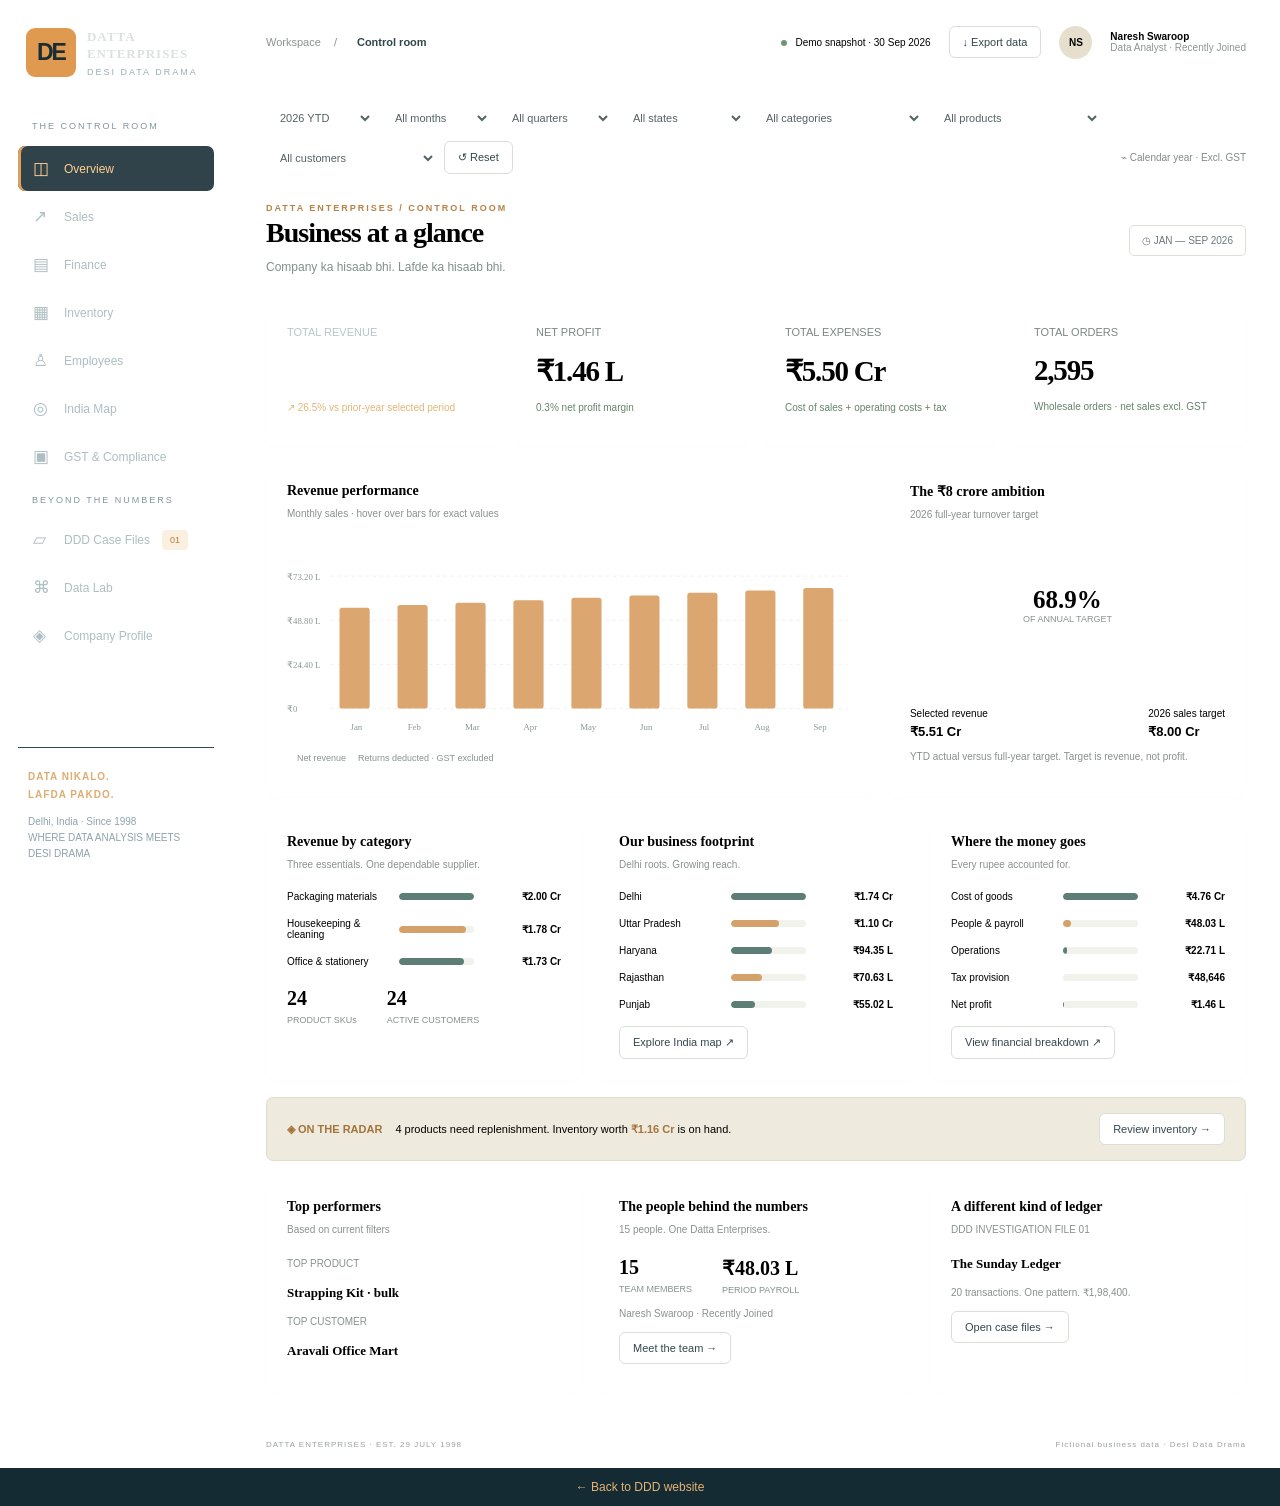
==== commit 7edbc73e: "Align dashboard sales and inventory demo with Rs 8 crore target" ====
--- a/dashboard.html
+++ b/dashboard.html
@@ -1,7 +1,7 @@
 <!doctype html><html lang="en"><head><meta charset="UTF-8"><meta name="viewport" content="width=device-width,initial-scale=1"><meta name="theme-color" content="#142931"><title>Datta Enterprises — Control Room</title><style>500;600;700&family=Manrope:wght@400;500;600;700;800&display=swap');
 :root{--navy:#142b34;--ink:#20333b;--muted:#7b8587;--paper:#f5f4ee;--orange:#d78637;--line:#e4e6df;--green:#507962}*{box-sizing:border-box}body{margin:0;background:var(--paper);color:var(--ink);font:14px 'DM Sans',sans-serif}button,select,input{font:inherit}button{cursor:pointer}aside{position:fixed;inset:0 auto 0 0;width:232px;background:var(--navy);color:#dbe1df;padding:28px 18px;z-index:20;display:flex;flex-direction:column}.brand{display:flex;gap:11px;align-items:center;padding:0 8px 28px}.monogram{background:#df9a50;color:#182d34;font-weight:800;letter-spacing:-2px;padding:11px;border-radius:9px;font-size:23px}.brand strong{font:800 13px Manrope;letter-spacing:1px}.brand small{display:block;font-size:9px;letter-spacing:2px;margin-top:5px;color:#9baeb2}.nav-label{font-size:9px;letter-spacing:2px;color:#80969e;margin:16px 14px 12px}nav button{display:flex;width:100%;align-items:center;gap:12px;padding:12px 15px;border:0;background:none;color:#aebec2;border-radius:7px;text-align:left;margin:3px 0;font-size:12px}nav button.active{background:#30434a;color:#ffce91;box-shadow:inset 3px 0 #dfa05e}nav button:hover{background:#263e47;color:white}.nav-icon{width:19px;font-size:17px}.side-bottom{margin-top:auto;padding:20px 10px 0;border-top:1px solid #334750;font-size:10px;line-height:1.8;color:#8fa3aa}.side-bottom b{color:#ddad72;letter-spacing:1px}main{margin-left:232px;padding:0 34px;max-width:1800px}header{height:84px;border-bottom:1px solid var(--line);display:flex;justify-content:space-between;align-items:center}.crumb{font-size:11px;color:#8b9290}.crumb b{color:#31464c;margin-left:10px}.top-actions{display:flex;align-items:center;gap:18px;font-size:10px}.live{display:inline-block;width:6px;height:6px;background:#6e9577;border-radius:50%;margin-right:6px}.avatar{width:33px;height:33px;border-radius:50%;background:#e7dfcd;display:grid;place-items:center;font-weight:700}.top-actions button,.btn{background:white;border:1px solid #d9ded6;border-radius:6px;padding:9px 13px;color:#34474d;font-size:11px}.menu-toggle{display:none}#filters{display:flex;gap:8px;align-items:center;padding:19px 0;flex-wrap:wrap}select{max-width:170px;background:#fff;border:1px solid var(--line);border-radius:6px;padding:8px 27px 8px 10px;color:#566264;font-size:11px}#filters label{font-size:10px;color:#7b8587}#filters .filter-right{margin-left:auto;font-size:10px;color:#808b87}h1{font:800 28px Manrope;letter-spacing:-1px;margin:4px 0 9px}h2{font:700 14px Manrope;margin:0 0 5px}h3{font:700 13px Manrope}p{line-height:1.6}.eyebrow{color:#b88245;letter-spacing:2px;font-size:9px;font-weight:700}.heading{display:flex;justify-content:space-between;align-items:center;margin:10px 0 25px}.heading p{font-size:12px;color:#81908d;margin:0}.date-tag{font-size:10px;color:#6c7975;padding:9px 12px;border:1px solid #dedfd6;border-radius:5px}.grid{display:grid;gap:16px}.kpis{grid-template-columns:repeat(4,1fr)}.card{background:#fff;border:1px solid var(--line);border-radius:10px;padding:21px;box-shadow:0 3px 8px #29383103;min-width:0}.kpi{position:relative;overflow:hidden;min-height:143px}.kpi small{color:#7b8784;font-size:11px}.kpi strong{display:block;font:800 29px Manrope;letter-spacing:-1.2px;margin:15px 0 10px}.kpi em{font-size:10px;font-style:normal;color:#65836d}.kpi .spark{position:absolute;bottom:14px;right:15px;width:75px;height:35px;opacity:.7}.kpi.dark{background:var(--navy);color:#fff;border-color:var(--navy)}.kpi.dark small{color:#b7c7c9}.kpi.dark em{color:#e3b574}.columns{grid-template-columns:1.7fr 1fr;margin-top:17px}.three{grid-template-columns:repeat(3,1fr);margin-top:17px}.panel-head{display:flex;justify-content:space-between;align-items:center;margin-bottom:20px}.sub{font-size:10px;color:#89918d}.legend{display:flex;gap:12px;color:#8a938e;font-size:9px}.dot{display:inline-block;width:6px;height:6px;border-radius:50%;background:var(--orange);margin-right:4px}.dot.green{background:#426d67}.chart{width:100%;height:210px;overflow:visible}.chart text{font:10px 'DM Sans';fill:#8b9792}.chart .gridline{stroke:#eef0e9;stroke-dasharray:4 4}.chart-bar:hover{opacity:.65}.chart button{border:0}.target-ring{width:128px;height:128px;border-radius:50%;display:grid;place-items:center;margin:15px auto;position:relative;background:conic-gradient(var(--orange) var(--pct),#f1eee5 0)}.target-ring:before{content:'';position:absolute;inset:12px;border-radius:50%;background:white}.target-ring div{position:relative;text-align:center}.target-ring b{font:800 25px Manrope}.target-ring small{display:block;font-size:9px;color:#88938e}.target-bottom{display:flex;justify-content:space-between;margin-top:22px;padding-top:17px;border-top:1px solid var(--line);font-size:10px}.target-bottom b{display:block;margin-top:5px;font-size:13px}.bar-row{display:grid;grid-template-columns:100px 1fr 75px;align-items:center;gap:12px;font-size:10px;margin:16px 0}.bar-row b{text-align:right;font-size:10px}.track{height:7px;background:#f1f2ec;border-radius:4px;overflow:hidden}.fill{height:100%;background:#d5a16b;border-radius:4px}.bar-row:nth-child(2n) .fill{background:#5d7e77}.insight{margin-top:17px;padding:15px 20px;background:#eeeadd;border:1px solid #e2dccb;border-radius:7px;display:flex;align-items:center;gap:13px;font-size:11px}.insight b{color:#a3743b}.insight button{margin-left:auto;white-space:nowrap}.mini-metrics{display:flex;gap:30px;margin:20px 0 0}.mini-metrics b{font:700 20px Manrope;display:block}.mini-metrics small{font-size:9px;color:#84918a}.table-wrap{overflow:auto}table{border-collapse:collapse;width:100%;white-space:nowrap;font-size:11px}th{text-align:left;color:#88928e;font-weight:500;padding:12px 10px;background:#fafbf7;border-bottom:1px solid var(--line)}td{padding:13px 10px;border-bottom:1px solid #eef0e9}tr:hover td{background:#fafaf6}.badge{font-size:9px;padding:5px 8px;border-radius:4px;background:#edf3ec;color:#58785b;display:inline-block}.badge.amber{color:#b27b37;background:#fbf0df}.badge.red{color:#ae5a4d;background:#f9eae5}.employee{cursor:pointer;transition:transform .15s}.employee:hover{transform:translateY(-3px);border-color:#d4ab79}.employee .avatar{width:45px;height:45px;margin-bottom:15px}.employee p{font-size:11px;color:#85908b}.employee strong{font:700 20px Manrope}.dossier{background:#1c3037;color:#e6e5d9;border:1px solid #405055}.dossier .sub{color:#a0b1af}.dossier h2{font-size:20px}.dossier .case-number{font:700 12px monospace;letter-spacing:3px;color:#d4a46b;margin-bottom:25px}.dossier button{background:transparent;color:#e1b87f;border:1px solid #5e645c;padding:10px 15px;border-radius:4px}.evidence{border-left:2px solid #bd8e59;padding:10px 15px;background:#ffffff08;margin:10px 0}.map{width:100%;max-height:440px}.map path{fill:#e8eae1;stroke:#fff;stroke-width:2}.map .pin{cursor:pointer}.map .pin:hover circle{fill:#d78536;stroke:#d78536;stroke-width:8}.map text{font:11px 'DM Sans';fill:#526761}.map .pin circle{fill:#567f73;stroke:#d9e4dc;stroke-width:6}.map .pin.selected circle{fill:#d78637;stroke:#f1d7b7}.map-note{font-size:9px;color:#8b958e;text-align:center}.progress{height:7px;background:#ebede5;border-radius:6px;margin:14px 0}.progress span{display:block;height:100%;background:var(--orange);border-radius:6px}.flow{display:flex;flex-wrap:wrap;gap:10px;padding:20px 0}.flow span{border:1px solid #e1e5dc;padding:14px;border-radius:7px;background:#fafbf7;font-size:11px}.flow span:not(:last-child):after{content:' →';color:#b58750;margin-left:8px}dialog{border:1px solid #d9dfd4;border-radius:13px;padding:30px;max-width:650px;width:90%;color:var(--ink);max-height:90vh;overflow:auto}dialog::backdrop{background:#122831a8;backdrop-filter:blur(3px)}dialog .close{float:right;border:0;background:#f1f2eb;border-radius:50%;width:28px;height:28px}dialog label{display:block;margin:18px 0;font-size:12px}dialog input{display:block;margin-top:8px;padding:10px;width:100%;border:1px solid #d9dfd4;border-radius:5px}footer{font-size:8px;letter-spacing:1px;color:#9aa39c;border-top:1px solid var(--line);margin-top:28px;padding:19px 0;display:flex;justify-content:space-between}#content{animation:appear .25s ease}@keyframes appear{from{opacity:.4;transform:translateY(4px)}to{opacity:1;transform:none}}@media(min-width:1500px){main{padding:0 48px}.kpi{min-height:163px}.chart{height:245px}}@media(max-width:1100px){aside{width:195px}main{margin-left:195px;padding:0 22px}.kpi strong{font-size:23px}.kpis{gap:10px}.card{padding:16px}.three{grid-template-columns:1fr 1fr}.top-actions .user-label{display:none}}@media(max-width:760px){aside{transform:translateX(-100%);width:230px;transition:transform .2s}body.menu aside{transform:translateX(0)}main{margin:0;padding:0 16px}.menu-toggle{display:inline-block}.top-actions{gap:8px}.top-actions .sync{display:none}header{height:65px}.kpis{grid-template-columns:1fr 1fr}.columns,.three{grid-template-columns:1fr}.heading{align-items:flex-start}.heading h1{font-size:24px}.date-tag{display:none}#filters .filter-right{display:none}select{max-width:140px}.kpi strong{font-size:25px}.insight{align-items:flex-start;flex-wrap:wrap}.insight button{margin-left:0}footer{line-height:1.8;gap:20px}.mini-metrics{gap:20px}}
 </style></head><body><aside id="sidebar"></aside><main><header id="topbar"></header><div id="filters"></div><section id="content"></section><footer>DATTA ENTERPRISES · EST. 29 JULY 1998 <span>Fictional business data · Desi Data Drama</span></footer></main><dialog id="modal"></dialog><script>// Single editable source. Calendar-year reporting; amounts exclude GST.
-const config={target:250000000,asOf:'30 September 2026',founded:'29 July 1998',gstDemoRate:0.18,taxProvisionRate:0.25};
+const config={target:80000000,asOf:'30 September 2026',founded:'29 July 1998',gstDemoRate:0.18,taxProvisionRate:0.25};
 const categories=['Office & stationery','Packaging materials','Housekeeping & cleaning'];
 const states=['Delhi','Haryana','Uttar Pradesh','Rajasthan','Punjab','Maharashtra'];
 const products=[['A4 Copier Paper · 10 reams',2450],['Executive Notebook · 100 pack',2100],['Blue Ball Pens · 500 box',1450],['Lever Arch Files · 50 pack',1750],['Ledger Registers · 40 pack',2300],['Desk Consumables Kit',1600],['Thermal Paper · 100 rolls',1950],['Document Envelopes · 1,000',1200],['Corrugated Cartons · 100',2800],['Packing Tape · 144 rolls',2200],['Bubble Wrap · 100 metres',1450],['Shipping Labels · 5,000',1100],['Stretch Film · 20 kg',2600],['Courier Bags · 1,000',1850],['Paper Packing Roll · 25 kg',1700],['Strapping Kit · bulk',3100],['Floor Cleaner · 12 × 5 L',2100],['Detergent · 25 kg',1550],['Tissue Boxes · 100',2400],['Garbage Bags · 50 rolls',1250],['Hand Wash · 12 × 5 L',2700],['Microfibre Cloth · 200',1800],['Toilet Cleaner · 24 × 1 L',1350],['Mop Refill · 100',1900]].map(([name,cost],i)=>({id:i,sku:`DE-${['OS','PK','HK'][Math.floor(i/8)]}-${String(i+1).padStart(3,'0')}`,name,category:categories[Math.floor(i/8)],cost,price:Math.round(cost/0.864),reorder:90}));
@@ -11,7 +11,7 @@
 const suppliers=['Prakash Paper & Trade','Amber Office Wholesale','Nirman Packaging Hub','Saral Wrap Distributors','Nirmal Hygiene Wholesale','Safai Supply Co.'].map((name,i)=>({id:i,name,category:categories[Math.floor(i/2)],delivery:96-i}));
 const sales=[],purchases=[],returns=[],expenses=[],salaries=[],inventory=[],compliance=[];
 for(const year of [2024,2025,2026]){const months=year===2026?9:12;for(let m=1;m<=months;m++){
- for(const p of products)for(let s=0;s<6;s++){const qty=Math.round((year===2024?30:year===2025?38:48)*(1+(m-1)*.024)*[2.2,1.2,1.4,.9,.7,.6][s]*(.78+(p.id%8)*.055));const ret=(p.id+s+m)%11===0?Math.max(1,Math.floor(qty*.025)):0;const id=`${year}-${m}-${p.id}-${s}`;sales.push({id,year,month:m,product:p.id,state:states[s],customer:s*4+(m+p.id)%4,qty,price:p.price,cost:p.cost,orders:Math.ceil(qty/12),cancelled:(p.id+m+s)%17===0?1:0});if(ret)returns.push({sale:id,qty:ret,damaged:ret%2});}
+ for(const p of products)for(let s=0;s<6;s++){const qty=Math.round((year===2024?30:year===2025?38:48)*0.32*(1+(m-1)*.024)*[2.2,1.2,1.4,.9,.7,.6][s]*(.78+(p.id%8)*.055));const ret=(p.id+s+m)%11===0?Math.max(1,Math.floor(qty*.025)):0;const id=`${year}-${m}-${p.id}-${s}`;sales.push({id,year,month:m,product:p.id,state:states[s],customer:s*4+(m+p.id)%4,qty,price:p.price,cost:p.cost,orders:Math.ceil(qty/12),cancelled:(p.id+m+s)%17===0?1:0});if(ret)returns.push({sale:id,qty:ret,damaged:ret%2});}
  const monthRows=sales.filter(r=>r.year===year&&r.month===m),gross=monthRows.reduce((a,r)=>a+r.qty*r.price,0);
  for(const e of employees)salaries.push({year,month:m,employee:e.id,amount:e.id==='DDD-001'&&(year<2026||m<3)?0:Math.round(e.salary*(year===2024?.88:year===2025?.94:1))});
  for(const [name,ratio] of [['Transport / logistics',.018],['Office rent & expenses',.009],['Electricity / utilities',.002],['Marketing',.003],['Maintenance',.002],['Miscellaneous',.002],['Interest & depreciation',.004],['Compliance services',.001]])expenses.push({year,month:m,name,amount:Math.round(gross*ratio)});
@@ -47,7 +47,7 @@
 function chart(series,keys=['revenue'],colors=['#dba66f','#426c66']){const max=Math.max(...series.flatMap(v=>keys.map(k=>v[k])),1)*1.15,W=640,H=210,base=177,left=49,space=(W-left)/series.length;return `<svg class="chart" viewBox="0 0 ${W} ${H}" role="img" aria-label="${keys.join(' versus ')} by period">${[0,1,2,3].map(i=>`<line class="gridline" x1="${left}" y1="${base-i*50}" x2="635" y2="${base-i*50}"/><text x="0" y="${base-i*50+4}">${money(max*i*50/157)}</text>`).join('')}${series.map((v,i)=>`${keys.map((k,j)=>`<rect class="chart-bar" x="${left+i*space+space*.16+j*space*.29}" y="${base-Math.max(0,v[k])/max*157}" width="${space*(keys.length>1?.27:.52)}" height="${Math.max(0,v[k])/max*157}" fill="${colors[j]}" rx="3"><title>${v.label} · ${k}: ${exact(v[k])}</title></rect>`).join('')}<text x="${left+i*space+space*.45}" y="201" text-anchor="middle">${v.label}</text>`).join('')}</svg>`;}
 function lineChart(series,key){let max=Math.max(...series.map(r=>r[key]),1),min=Math.min(...series.map(r=>r[key]),0);const pts=series.map((r,i)=>[45+i*570/Math.max(1,series.length-1),175-(r[key]-min)/(max-min||1)*145]);return `<svg class="chart" viewBox="0 0 640 210"><path d="M${pts.map(p=>p.join(',')).join(' L')}" fill="none" stroke="#4d7b70" stroke-width="3"/>${pts.map((p,i)=>`<circle cx="${p[0]}" cy="${p[1]}" r="4" fill="#d99c5a"><title>${series[i].label}: ${key==='orders'?num(series[i][key]):money(series[i][key])}</title></circle><text x="${p[0]}" y="200" text-anchor="middle">${series[i].label}</text>`).join('')}</svg>`;}
 function indiaMap(){const coords={Delhi:[155,137],Haryana:[140,124],'Uttar Pradesh':[209,163],Rajasthan:[113,181],Punjab:[128,99],Maharashtra:[132,291]};return `<svg class="map" viewBox="0 0 420 470" role="img" aria-label="India sales coverage map"><path d="M145 20 168 32 178 53 200 63 191 85 218 105 231 132 268 159 306 161 327 143 346 143 367 125 390 130 378 155 357 169 345 201 330 192 326 173 299 191 281 193 263 220 246 224 232 255 218 281 202 305 190 346 174 381 153 425 137 415 124 379 113 351 99 310 85 286 75 255 51 242 32 223 44 209 64 207 56 185 68 159 87 142 94 115 112 96 113 71 132 61 128 42 Z"/><path d="M64 207 103 225 142 205 155 163 113 145 M103 225 102 268 158 280 201 256 M155 163 202 169 243 201 M142 205 181 225 201 256 M158 280 163 334 190 346 M102 268 99 310 M163 334 124 379" fill="none"/>${Object.entries(coords).map(([name,[x,y]])=>`<g class="pin ${mapState===name?'selected':''}" data-state="${name}" tabindex="0" role="button" aria-label="Show ${name} sales"><circle cx="${x}" cy="${y}" r="6"/><text x="${x+12}" y="${y+4}">${name==='Delhi'?'Delhi · HQ':name}</text></g>`).join('')}<text x="260" y="340" style="font-size:10px;fill:#a5afa7">BAY OF BENGAL</text><text x="20" y="350" style="font-size:10px;fill:#a5afa7">ARABIAN SEA</text></svg><div class="map-note">Schematic India coverage map · boundaries illustrative · sales presence ≠ branches</div>`;}
-function overview(){const m=metrics(f),prev=metrics({...f,year:+f.year-1,throughMonth:+f.year===2026?9:12}),st=stock(f),growth=prev.revenue?(m.revenue/prev.revenue-1)*100:0,ach=m.revenue/config.target*100;return heading('Business at a glance','Company ka hisaab bhi. Lafde ka hisaab bhi.')+`<div class="grid kpis">${kpi('TOTAL REVENUE',money(m.revenue),`↗ ${pct(growth)} vs prior-year selected period`,true)}${kpi('NET PROFIT',money(m.profit),`${pct(m.margin)} net profit margin`)}${kpi('TOTAL EXPENSES',money(m.total),'Cost of sales + operating costs + tax')}${kpi('TOTAL ORDERS',num(m.orders),'Wholesale orders · net sales excl. GST')}</div><div class="grid columns">${panel('Revenue performance','Monthly sales · hover over bars for exact values',chart(monthly())+`<div class="legend"><span><i class="dot"></i>Net revenue</span><span>Returns deducted · GST excluded</span></div>`)}${panel('The ₹25 crore ambition','2026 full-year turnover target',`<div class="target-ring" style="--pct:${Math.min(100,ach)}%"><div><b>${pct(ach)}</b><small>OF ANNUAL TARGET</small></div></div><div class="target-bottom"><span>Selected revenue<b>${money(m.revenue)}</b></span><span>2026 sales target<b>₹25.00 Cr</b></span></div><p class="sub">${+f.year===2026?'YTD actual versus full-year target':'Historical sales shown against the 2026 ambition'}. Target is revenue, not profit.</p>`)}</div><div class="grid three">${panel('Revenue by category','Three essentials. One dependable supplier.',bars(group(m,'category'))+`<div class="mini-metrics"><div><b>24</b><small>PRODUCT SKUs</small></div><div><b>${m.customers}</b><small>ACTIVE CUSTOMERS</small></div></div>`)}${panel('Our business footprint','Delhi roots. Growing reach.',bars(group(m,'state').slice(0,5))+`<button class="btn" data-page="India Map">Explore India map ↗</button>`)}${panel('Where the money goes','Every rupee accounted for.',bars([['Cost of goods',m.cogs],['People & payroll',m.salary],['Operations',m.other],['Tax provision',m.tax],['Net profit',m.profit]])+`<button class="btn" data-page="Finance">View financial breakdown ↗</button>`)}</div><div class="insight"><b>◈ ON THE RADAR</b><span>${st.filter(p=>p.closing<p.reorder).length} products need replenishment. Inventory worth <b>${money(st.reduce((a,p)=>a+p.closing*p.cost,0))}</b> is on hand.</span><button class="btn" data-page="Inventory">Review inventory →</button></div><div class="grid three">${panel('Top performers','Based on current filters',`<p class="sub">TOP PRODUCT</p><h3>${group(m,'product')[0]?.[0]||'—'}</h3><p class="sub">TOP CUSTOMER</p><h3>${group(m,'customer')[0]?.[0]||'—'}</h3>`)}${panel('The people behind the numbers','15 people. One Datta Enterprises.',`<div class="mini-metrics"><div><b>15</b><small>TEAM MEMBERS</small></div><div><b>${money(m.salary)}</b><small>PERIOD PAYROLL</small></div></div><p class="sub">Naresh Swaroop · Recently Joined</p><button class="btn" data-page="Employees">Meet the team →</button>`)}${panel('A different kind of ledger','DDD INVESTIGATION FILE 01',`<h3>The Sunday Ledger</h3><p class="sub">20 transactions. One pattern. ₹1,98,400.</p><button class="btn" data-page="DDD Case Files">Open case files →</button>`)}</div>`;}
+function overview(){const m=metrics(f),prev=metrics({...f,year:+f.year-1,throughMonth:+f.year===2026?9:12}),st=stock(f),growth=prev.revenue?(m.revenue/prev.revenue-1)*100:0,ach=m.revenue/config.target*100;return heading('Business at a glance','Company ka hisaab bhi. Lafde ka hisaab bhi.')+`<div class="grid kpis">${kpi('TOTAL REVENUE',money(m.revenue),`↗ ${pct(growth)} vs prior-year selected period`,true)}${kpi('NET PROFIT',money(m.profit),`${pct(m.margin)} net profit margin`)}${kpi('TOTAL EXPENSES',money(m.total),'Cost of sales + operating costs + tax')}${kpi('TOTAL ORDERS',num(m.orders),'Wholesale orders · net sales excl. GST')}</div><div class="grid columns">${panel('Revenue performance','Monthly sales · hover over bars for exact values',chart(monthly())+`<div class="legend"><span><i class="dot"></i>Net revenue</span><span>Returns deducted · GST excluded</span></div>`)}${panel('The ₹8 crore ambition','2026 full-year turnover target',`<div class="target-ring" style="--pct:${Math.min(100,ach)}%"><div><b>${pct(ach)}</b><small>OF ANNUAL TARGET</small></div></div><div class="target-bottom"><span>Selected revenue<b>${money(m.revenue)}</b></span><span>2026 sales target<b>₹8.00 Cr</b></span></div><p class="sub">${+f.year===2026?'YTD actual versus full-year target':'Historical sales shown against the 2026 ambition'}. Target is revenue, not profit.</p>`)}</div><div class="grid three">${panel('Revenue by category','Three essentials. One dependable supplier.',bars(group(m,'category'))+`<div class="mini-metrics"><div><b>24</b><small>PRODUCT SKUs</small></div><div><b>${m.customers}</b><small>ACTIVE CUSTOMERS</small></div></div>`)}${panel('Our business footprint','Delhi roots. Growing reach.',bars(group(m,'state').slice(0,5))+`<button class="btn" data-page="India Map">Explore India map ↗</button>`)}${panel('Where the money goes','Every rupee accounted for.',bars([['Cost of goods',m.cogs],['People & payroll',m.salary],['Operations',m.other],['Tax provision',m.tax],['Net profit',m.profit]])+`<button class="btn" data-page="Finance">View financial breakdown ↗</button>`)}</div><div class="insight"><b>◈ ON THE RADAR</b><span>${st.filter(p=>p.closing<p.reorder).length} products need replenishment. Inventory worth <b>${money(st.reduce((a,p)=>a+p.closing*p.cost,0))}</b> is on hand.</span><button class="btn" data-page="Inventory">Review inventory →</button></div><div class="grid three">${panel('Top performers','Based on current filters',`<p class="sub">TOP PRODUCT</p><h3>${group(m,'product')[0]?.[0]||'—'}</h3><p class="sub">TOP CUSTOMER</p><h3>${group(m,'customer')[0]?.[0]||'—'}</h3>`)}${panel('The people behind the numbers','15 people. One Datta Enterprises.',`<div class="mini-metrics"><div><b>15</b><small>TEAM MEMBERS</small></div><div><b>${money(m.salary)}</b><small>PERIOD PAYROLL</small></div></div><p class="sub">Naresh Swaroop · Recently Joined</p><button class="btn" data-page="Employees">Meet the team →</button>`)}${panel('A different kind of ledger','DDD INVESTIGATION FILE 01',`<h3>The Sunday Ledger</h3><p class="sub">20 transactions. One pattern. ₹1,98,400.</p><button class="btn" data-page="DDD Case Files">Open case files →</button>`)}</div>`;}
 function salesPage(){const m=metrics(f),p=metrics({...f,year:+f.year-1,throughMonth:+f.year===2026?9:12});return heading('Sales intelligence','From the first order to the repeat customer.')+`<div class="grid kpis">${kpi('NET SALES',money(m.revenue),'Same revenue as Overview',true)}${kpi('AVERAGE ORDER VALUE',money(m.orders?m.revenue/m.orders:0),num(m.orders)+' total orders')}${kpi('SALES GROWTH',p.revenue?pct((m.revenue/p.revenue-1)*100):'—','Prior-year selected period')}${kpi('GROSS SALES MARGIN',pct(m.revenue?(m.revenue-m.cogs)/m.revenue*100:0),'Before operating expenses')}</div><div class="grid columns">${panel('Monthly sales','Selected product, geography and customer',chart(monthly()))}${panel('Quarterly sales','Quarter selection applied',bars([1,2,3,4].map(q=>['Q'+q,metrics({...f,quarter:q}).revenue])))}</div><div class="grid three">${panel('Top 5 products','Net sales',bars(group(m,'product').slice(0,5)))}${panel('Bottom 5 products','Net sales',bars(group(m,'product').slice(-5).reverse()))}${panel('Top states','Net sales',bars(group(m,'state')))}</div><div class="grid columns">${panel('Customer ledger','Outstanding balance is a demo assumption: 12% of net sales',table(['Customer','Type','Revenue','Orders','Avg. order','Outstanding'],customers.filter(c=>m.rows.some(r=>r.customer===c.id)).map(c=>{let r=metrics({...f,customer:String(c.id)});return [c.name,c.type,money(r.revenue),num(r.orders),money(r.revenue/(r.orders||1)),money(r.revenue*.12)]})))}${panel('Returns & order quality','Refunds already reduce net revenue',`<h1>${money(m.refund)}</h1><p>Returned units: ${num(m.rs.reduce((a,r)=>a+r.qty,0))}</p><p>Cancelled orders: ${num(m.rows.reduce((a,r)=>a+r.cancelled,0))}</p><p class="sub">Cancelled orders are excluded from sales and stock movements.</p>`)} </div><div class="grid columns">${panel('Year-wise sales','Current dimensional filters',chart([2024,2025,2026].map(y=>({label:String(y),...metrics({...f,year:y})}))))}${panel('Category-wise sales','Net revenue',bars(group(m,'category')))}</div>`;}
 function waterfall(m){const rows=[['Revenue',m.revenue],['Goods',-m.cogs],['Payroll',-m.salary],['Operations',-m.other],['Losses',-m.loss],['Tax',-m.tax],['Profit',m.profit]];let running=0;return '<svg class="chart" viewBox="0 0 640 210" role="img" aria-label="Revenue to net profit waterfall">'+rows.map(([label,value],i)=>{let start=i===6?0:running;let end=i===6?value:running+value;if(i!==6)running=end;const y=175-Math.max(start,end)/Math.max(m.revenue,1)*145,h=Math.max(2,Math.abs(value)/Math.max(m.revenue,1)*145);return '<rect x="'+(30+i*87)+'" y="'+y+'" width="52" height="'+h+'" rx="3" fill="'+(value<0?'#d4a16d':'#426c66')+'"><title>'+label+': '+exact(value)+'</title></rect><text x="'+(56+i*87)+'" y="200" text-anchor="middle">'+label+'</text>'}).join('')+'</svg>';}
 function finance(){const m=metrics(f),periodExpenses=expenses.filter(m.period),items=[['Net revenue',m.revenue],['Cost of goods sold',-m.cogs],['Gross profit',m.revenue-m.cogs],['Employee salary / owner remuneration',-m.salary],...Array.from(new Set(periodExpenses.map(r=>r.name))).map(name=>[name,-periodExpenses.filter(r=>r.name===name).reduce((a,r)=>a+r.amount,0)*m.share]),['Damaged returned goods',-m.loss],['Profit before tax',m.profit+m.tax],['Demo income tax provision',-m.tax],['Net profit',m.profit]];const annualPayroll=employees.reduce((a,e)=>a+e.salary,0);return heading('Money in. Money out.','A profitable business is only half the story. Cash matters too.')+`<div class="grid kpis">${kpi('NET REVENUE',money(m.revenue),'After returns · before GST',true)}${kpi('GROSS PROFIT',money(m.revenue-m.cogs),'Revenue less cost of goods sold')}${kpi('NET PROFIT',money(m.profit),pct(m.margin)+' margin after demo tax provision')}${kpi('MONTHLY TEAM PAYROLL',money(annualPayroll),'Current full-team run rate · 15 people')}</div><div class="insight"><b>ACCOUNTING NOTE</b><span>Unsold purchases remain inventory. GST is tracked separately. Dimensional filters allocate shared expenses in proportion to gross sales; this is a demo allocation.</span></div><div class="grid columns">${panel('The sales-to-profit bridge','All figures reconcile to the shared ledger',waterfall(m)+table(['Line item','Amount'],items.map(([n,v])=>[n,`<b style="color:${v<0?'#94724b':'#416c5b'}">${exact(v)}</b>`])))}${panel('Expense composition','Includes costs, losses and tax provision',bars([['Goods sold',m.cogs],['Payroll',m.salary],['Operations',m.other],['Damage loss',m.loss],['Tax provision',m.tax]])+`<hr style="border:0;border-top:1px solid #eee"><h3>Cash collection illustration</h3><p class="sub">88% collected / 12% outstanding assumption</p><h1>${money(m.revenue*.88)}</h1><p>Customer dues: <b>${money(m.revenue*.12)}</b></p><p class="sub">Collections are not net cash flow or bank balance. Opening cash, payment timing and capital movements are not modelled.</p>`)}</div><div class="grid columns">${panel('Revenue vs expenses','Amber: revenue · green: total expenses',chart(monthly(),['revenue','total']))}${panel('Profit trend','Net profit after the demo tax provision',lineChart(monthly(),'profit'))}</div><div class="grid columns">${panel('Year-on-year profit','2026 is YTD, earlier years follow selected periods',chart([2024,2025,2026].map(y=>({label:String(y),...metrics({...f,year:y})})),['profit']))}${panel('Operating profit','Before interest, depreciation and income tax',`<h1>${money(m.profit+m.tax+periodExpenses.filter(r=>r.name==='Interest & depreciation').reduce((a,r)=>a+r.amount,0)*m.share)}</h1><p class="sub">Owner remuneration is modelled as a business expense for this fictional corporate-style illustration. Provision rate is editable in data.js; it is not a legal tax determination.</p>`)}</div>`;}
@@ -57,7 +57,7 @@
 function gst(){const base={...f,state:'',product:'',category:'',customer:''},m=metrics(base),ps=purchases.filter(m.period),out=m.revenue*config.gstDemoRate,input=ps.reduce((a,p)=>a+p.amount,0)*config.gstDemoRate,payable=Math.max(0,out-input),rows=compliance.filter(m.period);return heading('GST & compliance','A clean ledger. A clear compliance calendar.')+`<div class="insight"><b>DEMO, NOT A TAX RETURN</b><span>Editable illustrative rate: ${pct(config.gstDemoRate*100)} for all SKUs. Actual rates require HSN classification. Company-wide period figures; product, customer and state slicers are not applied.</span></div><div class="grid kpis" style="margin-top:17px">${kpi('OUTPUT GST',money(out),'Net sales × editable demo rate',true)}${kpi('INPUT GST',money(input),'Purchase ledger × demo rate')}${kpi('NET GST LIABILITY',money(payable),'Before cash payments / ledger adjustments')}${kpi('INCOME TAX PROVISION',money(m.tax),'Editable illustration, not statutory advice')}</div><div class="grid columns">${panel('Filing register','Demo statuses · dates must be verified before real use',table(['Period','GSTR-1','GSTR-3B','E-invoices','E-way bills'],rows.map(r=>[months[r.month-1]+' '+r.year,badge(r.gstr1),badge(r.gstr3b),r.einvoices,r.eway])))}${panel('How GST flows','Delhi headquarters',`<h3>Delhi → Delhi</h3><p>CGST + SGST, subject to place-of-supply rules.</p><h3>Delhi → another state</h3><p>IGST, subject to place-of-supply rules.</p><h3>Eligible input tax credit</h3><p>Offsets output tax under applicable conditions.</p><p class="sub">GST collected is not revenue. Recoverable input GST is not product cost.</p>`)}</div><div class="grid three">${panel('Government payments','Separate from profit reporting','<p>Payment ledger: not supplied</p><span class="badge amber">Pending demo configuration</span>')}${panel('TDS & outstanding dues','No unsupported tax amounts','<p>TDS: not modelled</p><p>Paid GST / overdue dues: not supplied</p>')}${panel('Upcoming deadlines','Configure verified filing calendar','<p>Next filing period: following selected month.</p><p class="sub">Exact legal deadlines intentionally not invented.</p>')}</div>`;}
 function casePage(){return heading('Some numbers tell another story.','DDD CASE FILES · Separate from the company accounts.')+`<div class="grid three">${cases.map(c=>`<article class="card dossier"><div class="case-number">CASE FILE / ${String(c.number).padStart(2,'0')}</div>${badge(c.status)}<h2 style="margin-top:20px">${c.title}</h2><h1>${c.amount?exact(c.amount):'CLASSIFIED'}</h1><p class="sub">${c.pattern}</p><button data-case="${c.number}">${c.number===1?'Examine evidence':'View placeholder'} →</button></article>`).join('')}</div>`;}
 function lab(){return heading('DDD Data Lab','Learn to read the business. Then learn to question it.')+`<div class="grid kpis">${dataTools.map(t=>panel(t.name,'INVESTIGATION TOOLKIT',`<p>${t.topics}</p><button class="btn" data-tool="${t.name}">Explore techniques →</button>`)).join('')}</div><div class="grid columns">${panel('Case 01 · The Sunday Ledger','Proposed learning walkthrough · Excel + SQL',`<h3>Investigation question</h3><p>Why do 20 late-night Sunday payments share the same ₹9,920 amount?</p><h3>Dataset</h3><p>Separate case payment ledger: vendor aliases, timestamps, amount, creator ID and reference suffixes.</p><h3>What was checked</h3><p>Day-of-week filtering, payment totals, repeated amounts, alias joins and GST mismatches.</p><h3>What the audience learns</h3><p>Filter first. Reconcile totals. Connect records. Treat patterns as leads, not proof of guilt.</p><button class="btn" id="run-query">Run demo SQL →</button><pre id="query-result" style="white-space:pre-wrap;font-size:12px"></pre>`)}${panel('Upcoming investigations','Cases 02–07',table(['Case','Tool','Learning objective'],cases.slice(1).map(c=>['0'+c.number,'Not assigned','Awaiting official story data']))+'<p class="sub">Power BI and Python are available learning tools, not forced into every case.</p>')}</div>`;}
-function profile(){return heading('Built on trust. Since 1998.','DATTA ENTERPRISES · A Desi Data Drama company.')+`<div class="grid kpis">${kpi('ESTABLISHED','29 July 1998','Delhi, India',true)}${kpi('PEOPLE','15','Including Datta Bhaiya')}${kpi('2026 SALES TARGET','₹25 Cr','Full-year turnover ambition')}${kpi('BUSINESS MODEL','Wholesale','Distribution · B2B customers')}</div><div class="card" style="margin-top:17px"><h2>What does Datta Enterprises actually do?</h2><p>We buy everyday business essentials in bulk from suppliers, store them, and supply shops, offices, dealers and local businesses. Our earnings come from the margin on resale. Datta Enterprises is not a manufacturer.</p><div class="flow">${['Supplier','Bulk purchase','Datta inventory','Customer order','Dispatch','Business customer','Payment','Margin'].map(v=>`<span>${v}</span>`).join('')}</div></div><div class="grid three">${categories.map((c,i)=>panel(c,'OUR BUSINESS',products.filter(p=>p.category===c).slice(0,4).map(p=>`<p>${p.name.split(' · ')[0]}</p>`).join(''))).join('')}</div><div class="grid columns">${panel('One office. Many responsibilities.','Organisation · Datta Bhaiya, Owner / Managing Director',`<div class="flow">${[...new Set(employees.map(e=>e.department))].map(d=>`<span>${d}</span>`).join('')}</div>`)}${panel('Our home in the DDD universe','Company profile',`<p>Headquarters: Delhi, near Qutub Minar.</p><p>${customers.length} fictional B2B customers · ${suppliers.length} fictional suppliers.</p><p><b>Naresh Swaroop</b><br>Recently Joined Data Analyst & Investigator.</p><p class="sub">March joining is established; exact day and story year remain unconfirmed.</p><h3>DATA NIKALO. LAFDA PAKDO.</h3><p class="sub">WHERE DATA ANALYSIS MEETS DESI DRAMA</p>`)}</div>`;}
+function profile(){return heading('Built on trust. Since 1998.','DATTA ENTERPRISES · A Desi Data Drama company.')+`<div class="grid kpis">${kpi('ESTABLISHED','29 July 1998','Delhi, India',true)}${kpi('PEOPLE','15','Including Datta Bhaiya')}${kpi('2026 SALES TARGET','₹8 Cr','Full-year turnover ambition')}${kpi('BUSINESS MODEL','Wholesale','Distribution · B2B customers')}</div><div class="card" style="margin-top:17px"><h2>What does Datta Enterprises actually do?</h2><p>We buy everyday business essentials in bulk from suppliers, store them, and supply shops, offices, dealers and local businesses. Our earnings come from the margin on resale. Datta Enterprises is not a manufacturer.</p><div class="flow">${['Supplier','Bulk purchase','Datta inventory','Customer order','Dispatch','Business customer','Payment','Margin'].map(v=>`<span>${v}</span>`).join('')}</div></div><div class="grid three">${categories.map((c,i)=>panel(c,'OUR BUSINESS',products.filter(p=>p.category===c).slice(0,4).map(p=>`<p>${p.name.split(' · ')[0]}</p>`).join(''))).join('')}</div><div class="grid columns">${panel('One office. Many responsibilities.','Organisation · Datta Bhaiya, Owner / Managing Director',`<div class="flow">${[...new Set(employees.map(e=>e.department))].map(d=>`<span>${d}</span>`).join('')}</div>`)}${panel('Our home in the DDD universe','Company profile',`<p>Headquarters: Delhi, near Qutub Minar.</p><p>${customers.length} fictional B2B customers · ${suppliers.length} fictional suppliers.</p><p><b>Naresh Swaroop</b><br>Recently Joined Data Analyst & Investigator.</p><p class="sub">March joining is established; exact day and story year remain unconfirmed.</p><h3>DATA NIKALO. LAFDA PAKDO.</h3><p class="sub">WHERE DATA ANALYSIS MEETS DESI DRAMA</p>`)}</div>`;}
 const pages={Overview:overview,Sales:salesPage,Finance:finance,Inventory:inventoryPage,Employees:team,'India Map':mapPage,'GST & Compliance':gst,'DDD Case Files':casePage,'Data Lab':lab,'Company Profile':profile};
 function render(){filters();$('#content').innerHTML=pages[page]();document.querySelectorAll('nav button').forEach(b=>b.classList.toggle('active',b.dataset.page===page));}
 function modal(body){$('#modal').innerHTML='<button class="close" id="close" aria-label="Close">×</button>'+body;$('#modal').showModal();}
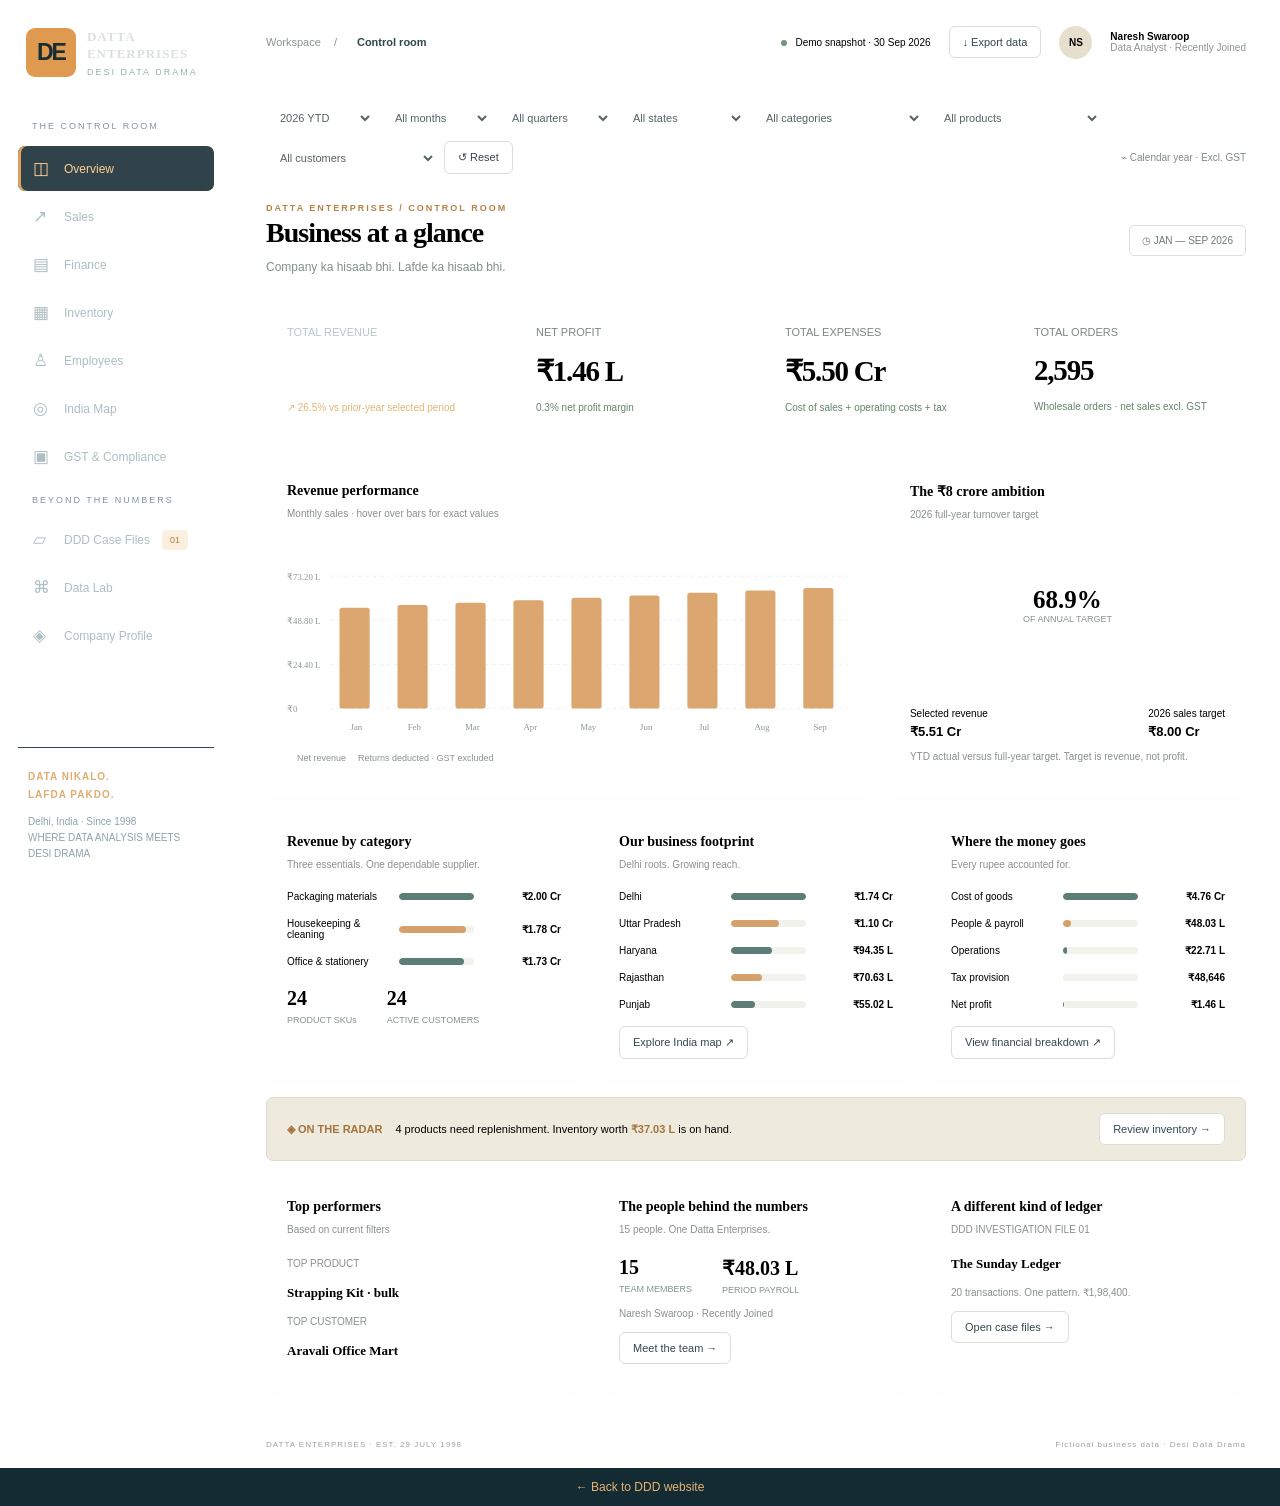
==== commit 75df8196: "Align inventory with the 8 crore dashboard scale Updated product reorder levels and adjusted invento" ====
--- a/dashboard.html
+++ b/dashboard.html
@@ -4,7 +4,7 @@
 const config={target:80000000,asOf:'30 September 2026',founded:'29 July 1998',gstDemoRate:0.18,taxProvisionRate:0.25};
 const categories=['Office & stationery','Packaging materials','Housekeeping & cleaning'];
 const states=['Delhi','Haryana','Uttar Pradesh','Rajasthan','Punjab','Maharashtra'];
-const products=[['A4 Copier Paper · 10 reams',2450],['Executive Notebook · 100 pack',2100],['Blue Ball Pens · 500 box',1450],['Lever Arch Files · 50 pack',1750],['Ledger Registers · 40 pack',2300],['Desk Consumables Kit',1600],['Thermal Paper · 100 rolls',1950],['Document Envelopes · 1,000',1200],['Corrugated Cartons · 100',2800],['Packing Tape · 144 rolls',2200],['Bubble Wrap · 100 metres',1450],['Shipping Labels · 5,000',1100],['Stretch Film · 20 kg',2600],['Courier Bags · 1,000',1850],['Paper Packing Roll · 25 kg',1700],['Strapping Kit · bulk',3100],['Floor Cleaner · 12 × 5 L',2100],['Detergent · 25 kg',1550],['Tissue Boxes · 100',2400],['Garbage Bags · 50 rolls',1250],['Hand Wash · 12 × 5 L',2700],['Microfibre Cloth · 200',1800],['Toilet Cleaner · 24 × 1 L',1350],['Mop Refill · 100',1900]].map(([name,cost],i)=>({id:i,sku:`DE-${['OS','PK','HK'][Math.floor(i/8)]}-${String(i+1).padStart(3,'0')}`,name,category:categories[Math.floor(i/8)],cost,price:Math.round(cost/0.864),reorder:90}));
+const products=[['A4 Copier Paper · 10 reams',2450],['Executive Notebook · 100 pack',2100],['Blue Ball Pens · 500 box',1450],['Lever Arch Files · 50 pack',1750],['Ledger Registers · 40 pack',2300],['Desk Consumables Kit',1600],['Thermal Paper · 100 rolls',1950],['Document Envelopes · 1,000',1200],['Corrugated Cartons · 100',2800],['Packing Tape · 144 rolls',2200],['Bubble Wrap · 100 metres',1450],['Shipping Labels · 5,000',1100],['Stretch Film · 20 kg',2600],['Courier Bags · 1,000',1850],['Paper Packing Roll · 25 kg',1700],['Strapping Kit · bulk',3100],['Floor Cleaner · 12 × 5 L',2100],['Detergent · 25 kg',1550],['Tissue Boxes · 100',2400],['Garbage Bags · 50 rolls',1250],['Hand Wash · 12 × 5 L',2700],['Microfibre Cloth · 200',1800],['Toilet Cleaner · 24 × 1 L',1350],['Mop Refill · 100',1900]].map(([name,cost],i)=>({id:i,sku:`DE-${['OS','PK','HK'][Math.floor(i/8)]}-${String(i+1).padStart(3,'0')}`,name,category:categories[Math.floor(i/8)],cost,price:Math.round(cost/0.864),reorder:29}));
 const staff=[['Naresh Swaroop','Data Analyst & Investigator','Data Analytics',42000,'Investigate unusual patterns and company reports'],['Datta Bhaiya','Owner / Managing Director','Management',150000,'Business strategy, supplier relationships and approvals'],['Dev','Finance / Accounts','Finance / Accounts',45000,'Accounts, collections and compliance'],['Danish','Sales / Operations','Sales / Operations',42000,'Customer relationships and sales execution'],['Gopal Garg','Orders / Dispatch','Orders / Dispatch',30000,'Order accuracy and dispatch'],['Balwant “Bunty”','Purchase / Inventory','Purchase / Inventory',35000,'Purchasing and warehouse stock'],['Pramod “Pammi Bhai”','MIS / Reporting','MIS / Reporting',36000,'Management reporting and reconciliation'],['Chirag “Chip”','IT Support','IT',28000,'Systems and access support'],['Tippu “Typo”','Data Entry','MIS / Reporting',20000,'Invoice and transaction entry'],['Archana Madam','HR / Admin','HR / Admin',35000,'People operations and administration'],['Juhi','Reception','Reception',18000,'Front desk and visitor coordination'],['Raghubir','Security','Security',18000,'Premises and access security'],['Bholu','Trainee','Office Support',12000,'Assist departments and learn operations'],['Mangal','Office Assistant','Office Support',16000,'Office support and supplies'],['Dulari Aunty','Housekeeping','Housekeeping',16000,'Cleanliness and office upkeep']];
 const employees=staff.map((s,i)=>({id:`DDD-${String(i+1).padStart(3,'0')}`,name:s[0],role:s[1],department:s[2],salary:s[3],responsibility:s[4],joined:i===0?'March · story year unconfirmed':i===1?'29 July 1998':`${10+i} April ${2013+i%9}`,status:i===0?'Recently Joined':'Active'}));
 const customers=states.flatMap((state,s)=>['Trade House','Office Mart','Supply Centre','Business Stores'].map((suffix,j)=>({id:s*4+j,name:`${['Aravali','Neelkamal','Uday','Kesariya','Sutlej','Sahyadri'][s]} ${suffix}`,state,type:['Dealer','Office','Retail shop','Local business'][j]})));
@@ -17,7 +17,7 @@
  for(const [name,ratio] of [['Transport / logistics',.018],['Office rent & expenses',.009],['Electricity / utilities',.002],['Marketing',.003],['Maintenance',.002],['Miscellaneous',.002],['Interest & depreciation',.004],['Compliance services',.001]])expenses.push({year,month:m,name,amount:Math.round(gross*ratio)});
  compliance.push({year,month:m,gstr1:m===months?'Due Soon':'Filed',gstr3b:m===months?'Pending':'Filed',due:`Demo schedule · following month`,einvoices:monthRows.reduce((a,r)=>a+r.orders,0),eway:Math.round(monthRows.reduce((a,r)=>a+r.orders,0)*.72)});
  }
- for(const p of products){let opening=year===2024?180:inventory.find(r=>r.year===year-1&&r.month===12&&r.product===p.id).closing;for(let m=1;m<=months;m++){const rows=sales.filter(r=>r.year===year&&r.month===m&&r.product===p.id);const sold=rows.reduce((a,r)=>a+r.qty,0);const rs=returns.filter(r=>rows.some(s=>s.id===r.sale));const returned=rs.reduce((a,r)=>a+r.qty,0),damaged=rs.reduce((a,r)=>a+r.damaged,0);const closing=(p.id===7&&m===months)?0:(p.id%7===0?24:180+p.id*7+m*3);const qty=sold-returned+damaged+closing-opening;purchases.push({year,month:m,product:p.id,supplier:Math.floor(p.id/4),qty,cost:p.cost,amount:qty*p.cost});inventory.push({year,month:m,product:p.id,opening,purchased:qty,sold,returned,damaged,closing});opening=closing;}}
+ for(const p of products){let opening=year===2024?58:inventory.find(r=>r.year===year-1&&r.month===12&&r.product===p.id).closing;for(let m=1;m<=months;m++){const rows=sales.filter(r=>r.year===year&&r.month===m&&r.product===p.id);const sold=rows.reduce((a,r)=>a+r.qty,0);const rs=returns.filter(r=>rows.some(s=>s.id===r.sale));const returned=rs.reduce((a,r)=>a+r.qty,0),damaged=rs.reduce((a,r)=>a+r.damaged,0);const closing=(p.id===7&&m===months)?0:Math.round((p.id%7===0?24:180+p.id*7+m*3)*0.32);const qty=sold-returned+damaged+closing-opening;purchases.push({year,month:m,product:p.id,supplier:Math.floor(p.id/4),qty,cost:p.cost,amount:qty*p.cost});inventory.push({year,month:m,product:p.id,opening,purchased:qty,sold,returned,damaged,closing});opening=closing;}}
 }
 const cases=Array.from({length:7},(_,i)=>({number:i+1,title:i?'Upcoming investigation':'The Sunday Ledger',status:i?'Upcoming · editable':'Open investigation',amount:i?null:198400,date:i?'To be supplied':'Story date unconfirmed',department:i?'To be supplied':'Accounts / vendor payments',characters:i?'To be supplied':'Naresh Swaroop · investigator',pattern:i?'Official story data awaited':'20 Sunday transactions × ₹9,920. Each below ₹10,000. Late-night activity.',evidence:i?[]:['Phone suffix 7719','Bank suffix 8842','Creator ID E002','Vendor aliases','GST mismatch'],tools:i?[]:['Excel','SQL'],clue:i?'Not supplied':'Identity unresolved. No culprit disclosed.'}));
 const dataTools=[{name:'Excel',topics:'Filtering · sorting · pivots · conditional formatting · lookups'},{name:'SQL',topics:'SELECT · WHERE · GROUP BY · JOIN · ORDER BY'},{name:'Power BI',topics:'Charts · KPIs · filters · dashboards'},{name:'Python',topics:'Cleaning · pattern detection · analysis'}];
@@ -65,3 +65,4 @@
 document.addEventListener('click',e=>{const b=e.target.closest('button,[data-state],[data-employee]');if(!b)return;if(b.dataset.page){page=b.dataset.page;document.body.classList.remove('menu');render();window.scrollTo(0,0);}if(b.id==='menu')document.body.classList.toggle('menu');if(b.id==='reset'){f={year:f.year,month:'',quarter:'',state:'',category:'',product:'',customer:''};render();}if(b.dataset.state){mapState=b.dataset.state;render();}if(b.id==='close')$('#modal').close();if(b.dataset.employee!==undefined){const em=employees[+b.dataset.employee];modal(`<div class="eyebrow">TEAM PROFILE · ${em.id}</div><h1>${em.name}</h1>${badge(em.status)}<h3>${em.role}</h3><p>${em.responsibility}</p><p>Department: ${em.department}</p><p>Joined: ${em.joined}</p><p>Monthly salary: ${exact(em.salary)}<br>Annual salary run rate: ${exact(em.salary*12)}</p><p class="sub">Period payroll is derived from the central salary ledger. Salary values are editable in data.js.</p>`);}if(b.dataset.case){const c=cases[+b.dataset.case-1];modal(`<div class="eyebrow">DDD / CASE ${String(c.number).padStart(2,'0')}</div><h1>${c.title}</h1>${badge(c.status)}<h2>${c.amount?exact(c.amount):'Amount not supplied'}</h2><p>${c.pattern}</p><p>Date: ${c.date}<br>Characters: ${c.characters}<br>Department: ${c.department}</p>${c.evidence.map(t=>`<div class="evidence">${t}</div>`).join('')}<p>Tools: ${c.tools.join(' · ')||'Not assigned'}</p><p><b>Hidden clue:</b> ${c.clue}</p><p class="sub">Case creator ID E002 is evidence, not a confirmed employee identity or culprit. Case amounts are excluded from normal business accounting.</p>`);}if(b.dataset.tool){const t=dataTools.find(t=>t.name===b.dataset.tool);modal(`<div class="eyebrow">DDD DATA LAB</div><h1>${t.name}</h1><p>${t.topics}</p><p>${t.name==='SQL'?'Group the payment ledger by transaction amount and weekday, then join vendor references to investigate aliases.':t.name==='Excel'?'Filter Sunday payments, sort by time, and use a pivot table to reconcile counts and amounts.':t.name==='Power BI'?'Use linked KPIs, slicers and trend charts to compare revenue, costs and performance.':'Clean inconsistent vendor labels, then flag repeated amounts and unusual transaction times.'}</p>`);}if(b.id==='run-query')$('#query-result').textContent='SELECT amount, COUNT(*) AS transactions, SUM(amount) AS total\nFROM case_01 WHERE weekday = \'Sunday\'\nGROUP BY amount;\n\namount       transactions      total\n₹9,920       20                ₹1,98,400\n\nComputed demo: '+exact(Array(20).fill(9920).reduce((a,v)=>a+v,0));if(b.id==='export'){const blob=new Blob([JSON.stringify(db,null,2)],{type:'application/json'}),a=document.createElement('a');a.href=URL.createObjectURL(blob);a.download='datta-enterprises-central-data.json';a.click();setTimeout(()=>URL.revokeObjectURL(a.href),1000);}});
 document.addEventListener('keydown',e=>{if((e.key==='Enter'||e.key===' ')&&e.target.matches('[data-state],[data-employee]')){e.preventDefault();e.target.click();}});$('#modal').addEventListener('click',e=>{if(e.target===$('#modal'))$('#modal').close()});render();
 </script><script>if(window.self===window.top){const a=document.createElement("a");a.href="index.html#control-room";a.textContent="← Back to DDD website";a.style.cssText="display:block;padding:12px 20px;background:#142b34;color:#e5b271;text-align:center;font:12px sans-serif;text-decoration:none";document.body.append(a);}</script></body></html>
+ 
